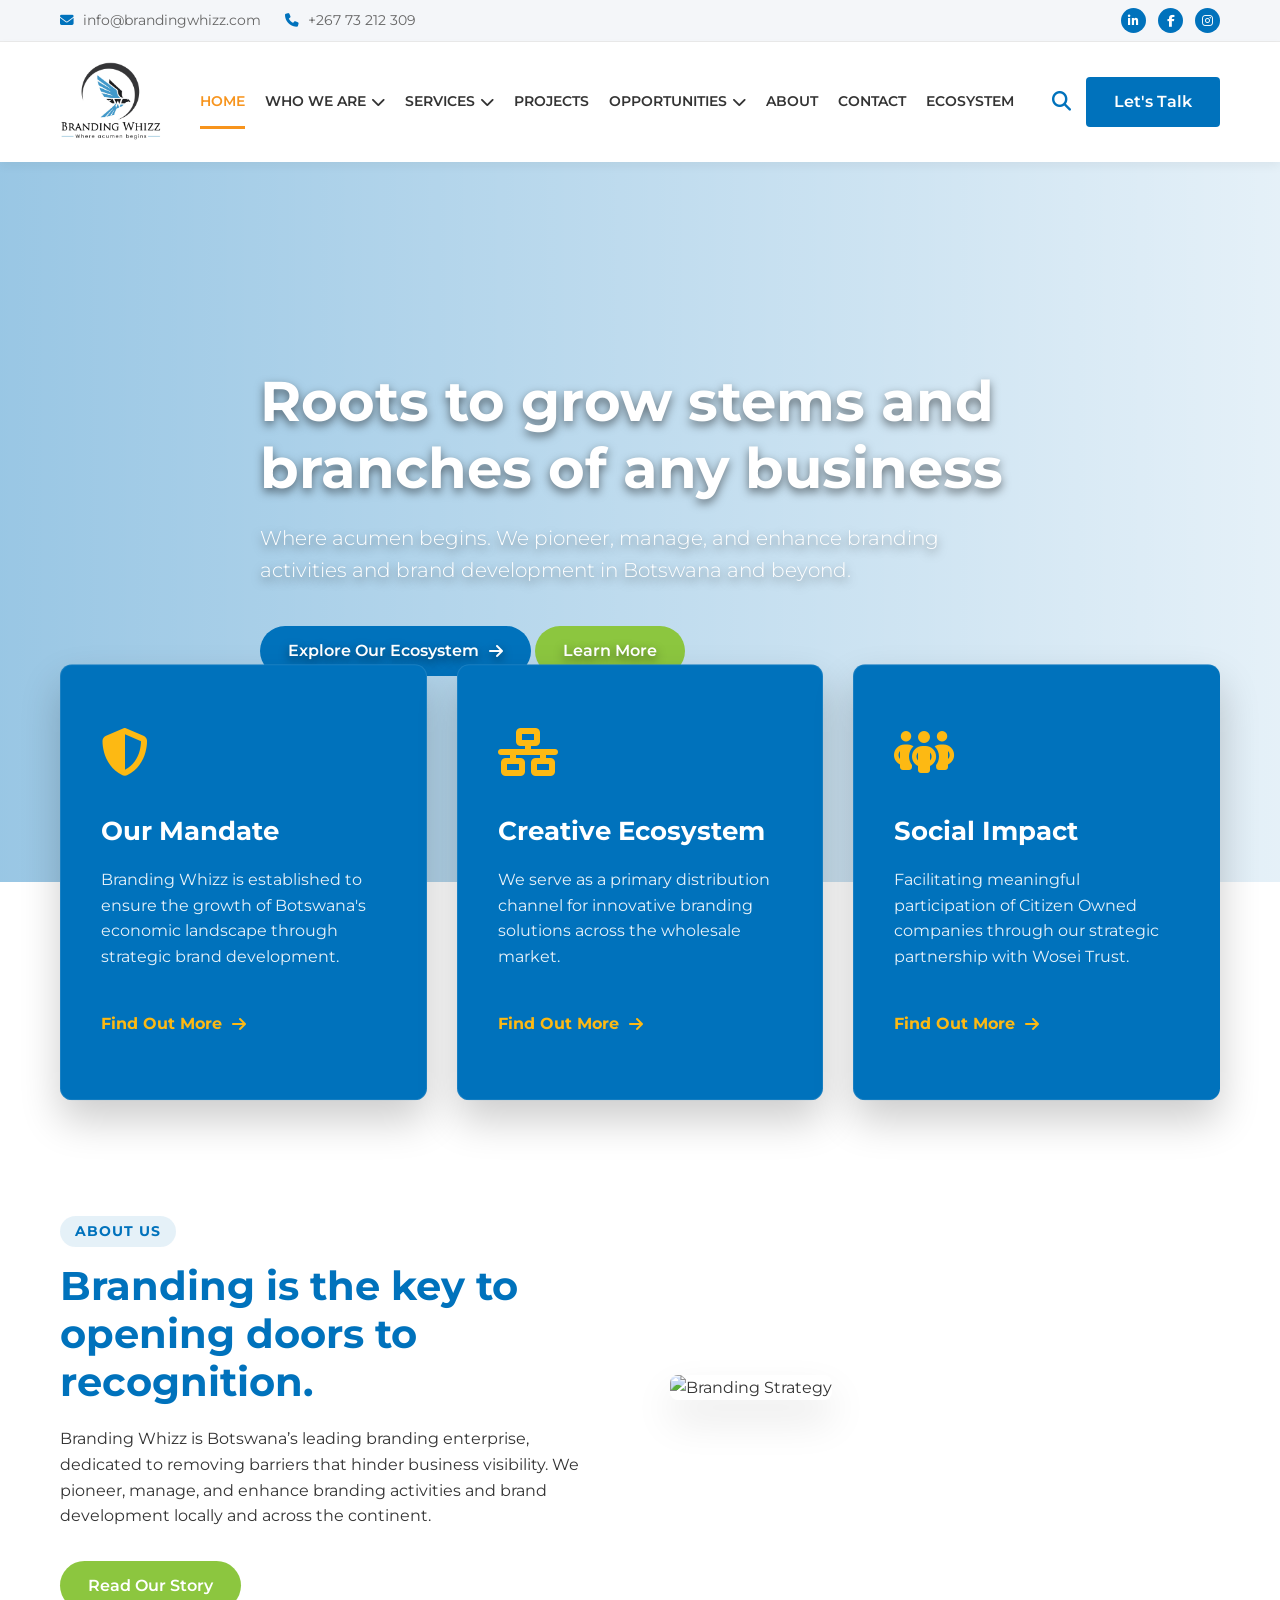
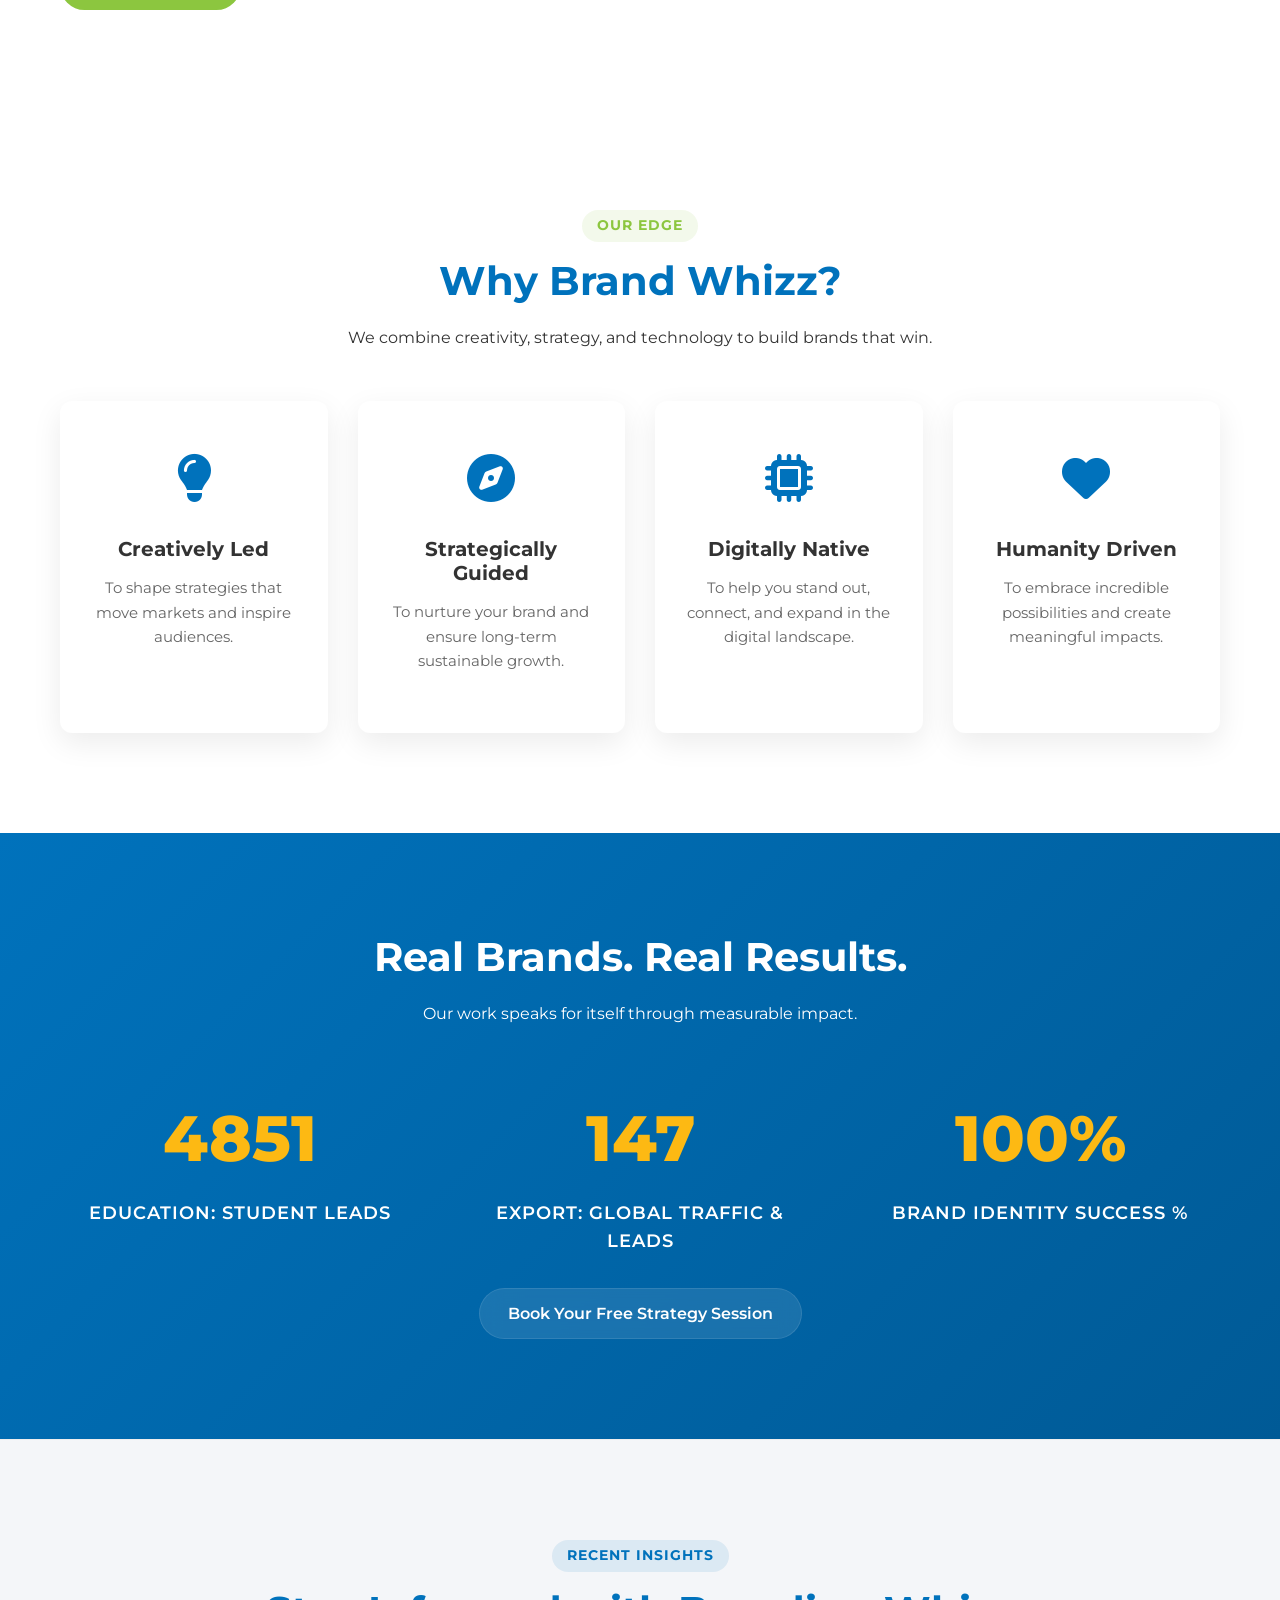
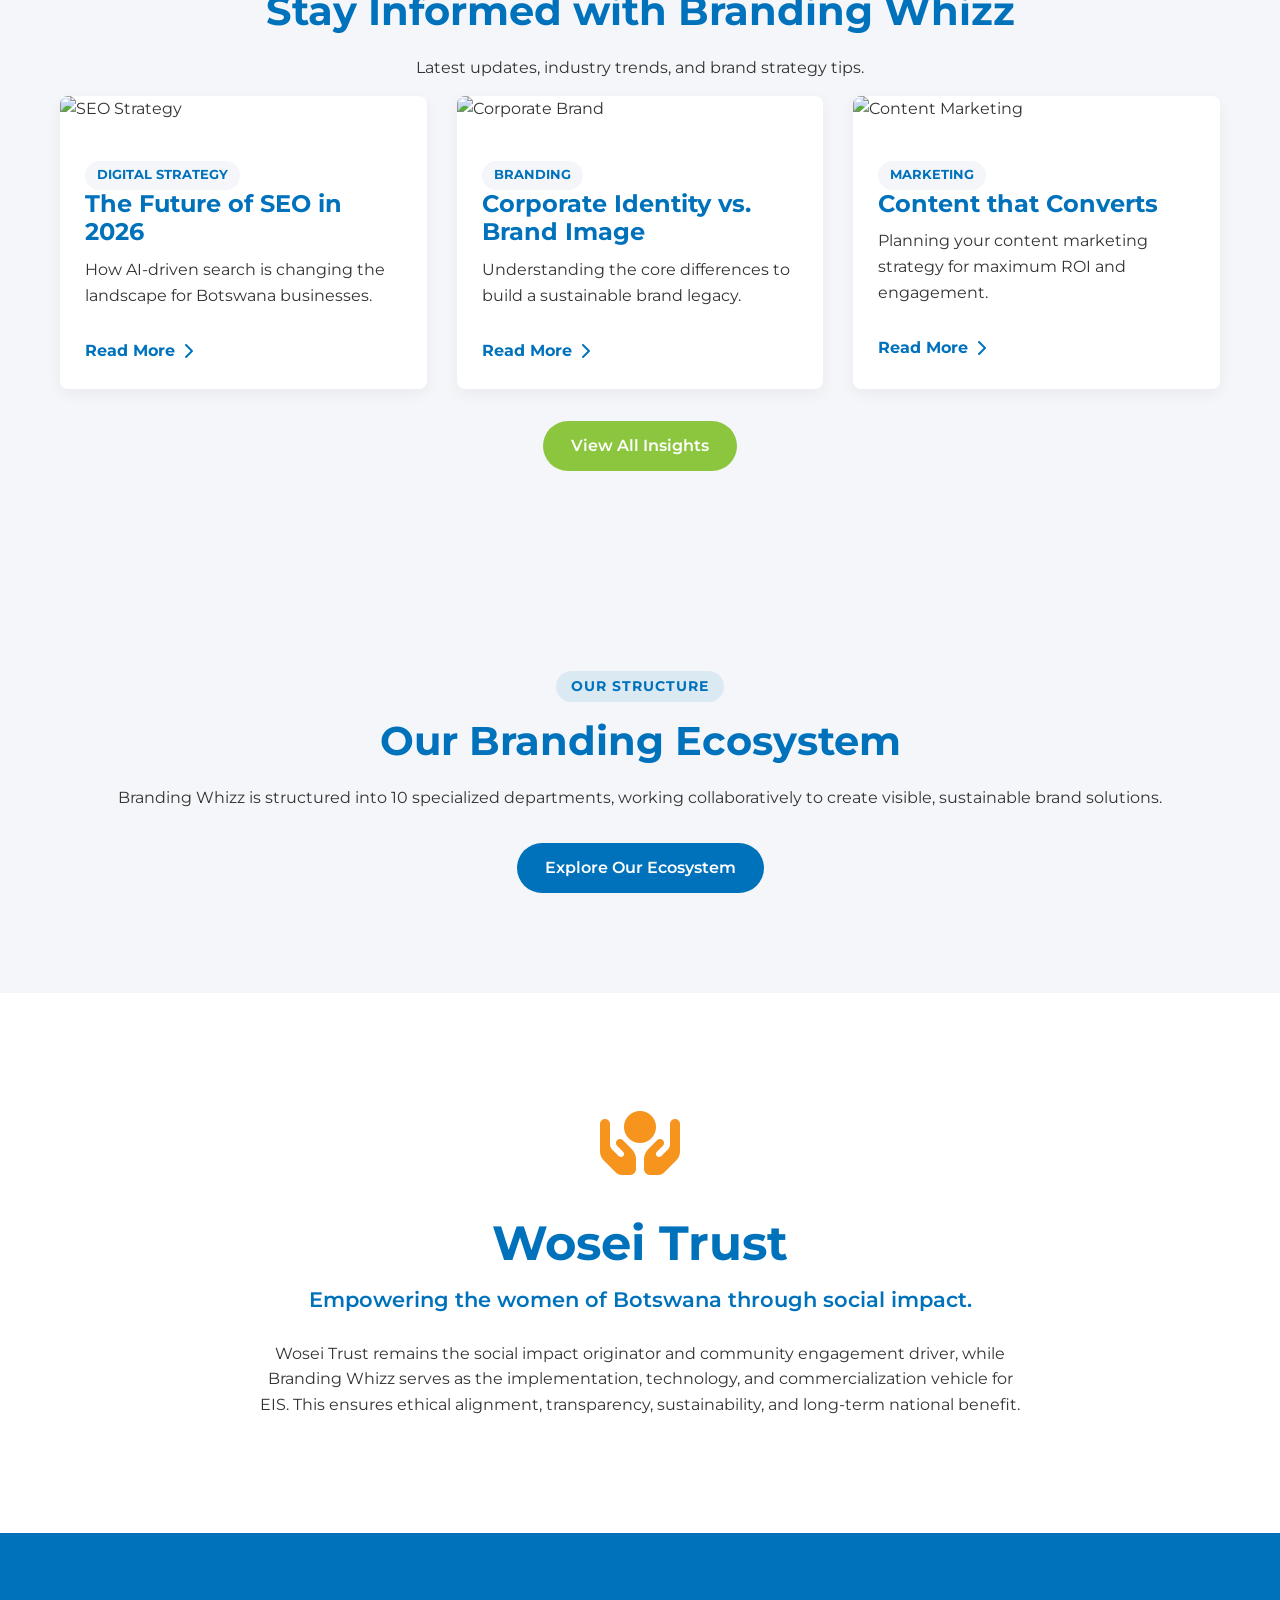
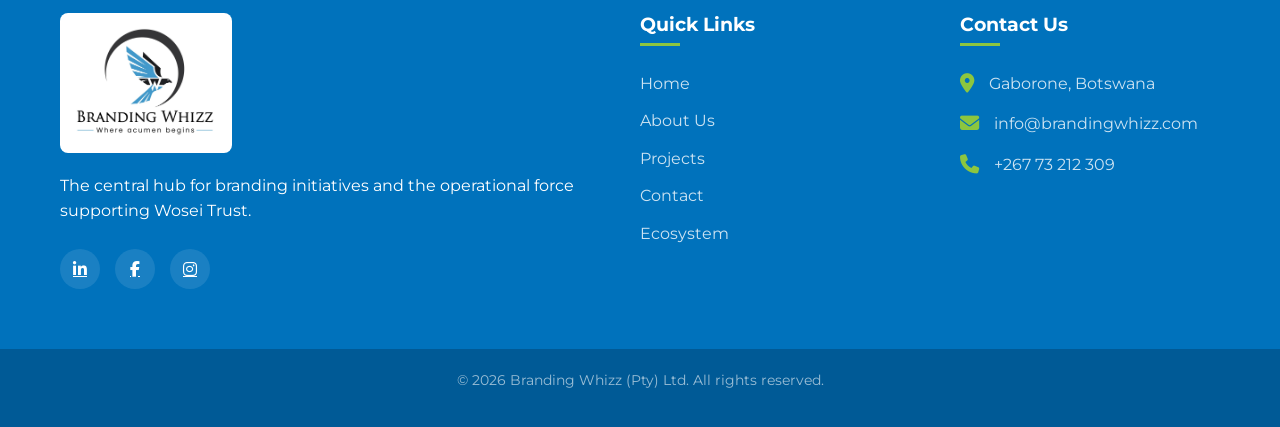
==== index.html @ 19d80216 "Add files via upload" ====
<!DOCTYPE html>
<html lang="en">

<head>
    <meta charset="UTF-8">
    <meta name="viewport" content="width=device-width, initial-scale=1.0">
    <title>Branding Whizz | Where Acumen Begins</title>
    <link rel="stylesheet" href="styles.css">
    <!-- Google Fonts -->
    <link href="https://fonts.googleapis.com/css2?family=Montserrat:wght@300;400;600;700;800&display=swap"
        rel="stylesheet">
    <!-- FontAwesome for Icons -->
    <link rel="stylesheet" href="https://cdnjs.cloudflare.com/ajax/libs/font-awesome/6.4.0/css/all.min.css">
</head>

<body>

    <!-- Top Bar -->
    <div class="top-bar">
        <div class="container">
            <div class="top-contact">
                <a href="mailto:info@brandingwhizz.com"><i class="fa-solid fa-envelope"></i> info@brandingwhizz.com</a>
                <a href="tel:+2670000000"><i class="fa-solid fa-phone"></i> +267 73 212 309</a>
            </div>
            <div class="top-socials">
                <a href="#"><i class="fa-brands fa-linkedin-in"></i></a>
                <a href="#"><i class="fa-brands fa-facebook-f"></i></a>
                <a href="#"><i class="fa-brands fa-instagram"></i></a>
            </div>
        </div>
    </div>

    <!-- Main Navigation -->
    <header class="navbar" id="navbar">
        <div class="container">
            <div class="logo">
                <a href="index.html"><img src="logo.png" alt="Branding Whizz Logo" class="brand-logo"></a>
            </div>
            <nav class="nav-links">
                <a href="index.html">Home</a>
                <div class="nav-link-wrapper">
                    <a href="who-we-are.html">Who We Are <i class="fa-solid fa-chevron-down"></i></a>
                    <ul class="dropdown-menu">
                        <li><a href="who-we-are.html#mandate">Our Mandate</a></li>
                        <li><a href="who-we-are.html#vision">Vision, Mission & Values</a></li>
                        <li><a href="who-we-are.html#leadership">Leadership Team</a></li>
                    </ul>
                </div>
                <div class="nav-link-wrapper">
                    <a href="services.html">Services <i class="fa-solid fa-chevron-down"></i></a>
                    <ul class="dropdown-menu">
                        <li><a href="ecosystem.html#ecosystem">Creative Design (Khudu)</a></li>
                        <li><a href="ecosystem.html#ecosystem">Marketing (Lengau)</a></li>
                        <li><a href="ecosystem.html#ecosystem">Printing (Phuti)</a></li>
                        <li><a href="ecosystem.html#ecosystem">Digital Media (Tshephe)</a></li>
                        <li><a href="ecosystem.html#ecosystem">Communications (Noko)</a></li>
                    </ul>
                </div>
                <a href="projects.html">Projects</a>
                <div class="nav-link-wrapper">
                    <a href="opportunities.html">Opportunities <i class="fa-solid fa-chevron-down"></i></a>
                    <ul class="dropdown-menu">
                        <li><a href="opportunities.html#careers">Careers</a></li>
                        <li><a href="opportunities.html#tenders">Tender Notices</a></li>
                        <li><a href="opportunities.html#suppliers">Supplier Registration</a></li>
                    </ul>
                </div>
                <a href="about.html">About</a>
                <a href="contact.html">Contact</a>
                <a href="ecosystem.html">Ecosystem</a>
            </nav>
            <div class="nav-actions">
                <div class="search-wrapper">
                    <button class="search-toggle" id="search-toggle">
                        <i class="fa-solid fa-magnifying-glass"></i>
                    </button>
                    <div class="search-bar" id="search-bar">
                        <input type="text" id="search-input" placeholder="Search...">
                        <button type="submit"><i class="fa-solid fa-arrow-right"></i></button>
                        <div id="search-results" class="search-results"></div>
                    </div>
                </div>
                <a href="contact.html" class="btn btn-primary">Let's Talk</a>
                <button class="burger-menu" id="burger-menu">
                    <i class="fa-solid fa-bars"></i>
                </button>
            </div>
        </div>
    </header>

    <!-- Hero Section -->
    <section class="hero">
        <div class="hero-slides">
            <div class="slide active"
                style="background-image: url('https://images.unsplash.com/photo-1542744173-8e7e53415bb0?q=80&w=2070');">
            </div>
            <div class="slide"
                style="background-image: url('https://images.unsplash.com/photo-1552664730-d307ca884978?q=80&w=2070');">
            </div>
            <div class="slide"
                style="background-image: url('https://images.unsplash.com/photo-1618005182384-a83a8bd57fbe?q=80&w=1964');">
            </div>
            <div class="slide"
                style="background-image: url('https://images.unsplash.com/photo-1486406146926-c627a92ad1ab?q=80&w=2070');">
            </div>
        </div>
        <div class="hero-overlay"></div>
        <div class="container hero-content">
            <h1>Roots to grow stems and branches of any business</h1>
            <p class="hero-subtitle">Where acumen begins. We pioneer, manage, and enhance branding activities and brand
                development in Botswana and beyond.</p>
            <div class="hero-buttons">
                <a href="ecosystem.html" class="btn btn-primary btn-pill">Explore Our Ecosystem <i
                        class="fa-solid fa-arrow-right"></i></a>
                <a href="who-we-are.html" class="btn btn-secondary btn-pill">Learn More</a>
            </div>
        </div>
        <!-- Hero Feature Cards (Botswana Oil Style) -->
        <div class="hero-features">
            <div class="container">
                <div class="features-grid">
                    <div class="feature-card">
                        <div class="icon"><i class="fa-solid fa-shield-halved"></i></div>
                        <div>
                            <h3>Our Mandate</h3>
                            <p>Branding Whizz is established to ensure the growth of Botswana's economic landscape
                                through strategic brand development.</p>
                        </div>
                        <a href="who-we-are.html#mandate" class="btn-more">Find Out More <i
                                class="fa-solid fa-arrow-right"></i></a>
                    </div>
                    <div class="feature-card">
                        <div class="icon"><i class="fa-solid fa-network-wired"></i></div>
                        <div>
                            <h3>Creative Ecosystem</h3>
                            <p>We serve as a primary distribution channel for innovative branding solutions across the
                                wholesale market.</p>
                        </div>
                        <a href="services.html" class="btn-more">Find Out More <i
                                class="fa-solid fa-arrow-right"></i></a>
                    </div>
                    <div class="feature-card">
                        <div class="icon"><i class="fa-solid fa-people-group"></i></div>
                        <div>
                            <h3>Social Impact</h3>
                            <p>Facilitating meaningful participation of Citizen Owned companies through our strategic
                                partnership with Wosei Trust.</p>
                        </div>
                        <a href="ecosystem.html#wosei" class="btn-more">Find Out More <i
                                class="fa-solid fa-arrow-right"></i></a>
                    </div>
                </div>
            </div>
        </div>
    </section>

    <!-- About Summary Section -->
    <br>
    <br>
    <br>
    <br>
    <section class="about-summary section-padding">
        <div class="container about-grid">
            <div class="about-text">
                <br>
                <br>
                <div class="section-badge">About Us</div>
                <h2>Branding is the key to opening doors to recognition.</h2>
                <p>Branding Whizz is Botswana’s leading branding enterprise, dedicated to removing barriers that hinder
                    business visibility. We pioneer, manage, and enhance branding activities and brand development
                    locally and across the continent.</p>
                <div class="mt-4">
                    <a href="about.html" class="btn btn-secondary btn-pill">Read Our Story</a>
                </div>
            </div>
            <div class="about-image">
                <div class="image-frame">
                    <img src="https://images.unsplash.com/photo-1552664730-d307ca884978?q=80&w=2070&auto=format&fit=crop"
                        alt="Branding Strategy">
                </div>
            </div>
        </div>
    </section>

    <!-- Core Strengths Section -->
    <section class="strengths-section">
        <div class="container">
            <div class="section-header text-center">
                <div class="section-badge badge-green">Our Edge</div>
                <h2>Why Brand Whizz?</h2>
                <p>We combine creativity, strategy, and technology to build brands that win.</p>
            </div>
            <div class="strengths-grid">
                <div class="strength-card">
                    <div class="strength-icon"><i class="fa-solid fa-lightbulb"></i></div>
                    <h3>Creatively Led</h3>
                    <p>To shape strategies that move markets and inspire audiences.</p>
                </div>
                <div class="strength-card">
                    <div class="strength-icon"><i class="fa-solid fa-compass"></i></div>
                    <h3>Strategically Guided</h3>
                    <p>To nurture your brand and ensure long-term sustainable growth.</p>
                </div>
                <div class="strength-card">
                    <div class="strength-icon"><i class="fa-solid fa-microchip"></i></div>
                    <h3>Digitally Native</h3>
                    <p>To help you stand out, connect, and expand in the digital landscape.</p>
                </div>
                <div class="strength-card">
                    <div class="strength-icon"><i class="fa-solid fa-heart"></i></div>
                    <h3>Humanity Driven</h3>
                    <p>To embrace incredible possibilities and create meaningful impacts.</p>
                </div>
            </div>
        </div>
    </section>

    <!-- Real Results Section -->
    <section class="results-section">
        <div class="container">
            <div class="section-header">
                <h2>Real Brands. Real Results.</h2>
                <p>Our work speaks for itself through measurable impact.</p>
            </div>
            <div class="results-grid">
                <div class="result-item">
                    <span class="number" data-target="6489">0</span>
                    <span class="label">Education: Student Leads</span>
                </div>
                <div class="result-item">
                    <span class="number" data-target="200">0</span>
                    <span class="label">Export: Global Traffic & Leads</span>
                </div>
                <div class="result-item">
                    <span class="number" data-target="100">0</span>
                    <span class="label">Brand Identity Success %</span>
                </div>
            </div>
            <div class="mt-4">
                <a href="contact.html" class="btn btn-primary btn-pill glass">Book Your Free Strategy Session</a>
            </div>
        </div>
    </section>

    <!-- Recent Insights (Media) Section -->
    <section class="insights-section section-padding bg-light">
        <div class="container">
            <div class="section-header text-center">
                <div class="section-badge">Recent Insights</div>
                <h2>Stay Informed with Branding Whizz</h2>
                <p>Latest updates, industry trends, and brand strategy tips.</p>
            </div>
            <div class="gallery-grid">
                <div class="project-card">
                    <img src="https://images.unsplash.com/photo-1460925895917-afdab827c52f?q=80&w=2026"
                        alt="SEO Strategy">
                    <div class="project-info">
                        <div class="badge">Digital Strategy</div>
                        <h3>The Future of SEO in 2026</h3>
                        <p>How AI-driven search is changing the landscape for Botswana businesses.</p>
                        <a href="#" class="btn-link">Read More <i class="fa-solid fa-chevron-right"></i></a>
                    </div>
                </div>
                <div class="project-card">
                    <img src="https://images.unsplash.com/photo-1557838923-2985c318be48?q=80&w=2031"
                        alt="Corporate Brand">
                    <div class="project-info">
                        <div class="badge">Branding</div>
                        <h3>Corporate Identity vs. Brand Image</h3>
                        <p>Understanding the core differences to build a sustainable brand legacy.</p>
                        <a href="#" class="btn-link">Read More <i class="fa-solid fa-chevron-right"></i></a>
                    </div>
                </div>
                <div class="project-card">
                    <img src="https://images.unsplash.com/photo-1551434678-e076c223a692?q=80&w=2070"
                        alt="Content Marketing">
                    <div class="project-info">
                        <div class="badge">Marketing</div>
                        <h3>Content that Converts</h3>
                        <p>Planning your content marketing strategy for maximum ROI and engagement.</p>
                        <a href="#" class="btn-link">Read More <i class="fa-solid fa-chevron-right"></i></a>
                    </div>
                </div>
            </div>
            <div class="text-center mt-4">
                <a href="#" class="btn btn-secondary btn-pill">View All Insights</a>
            </div>
        </div>
    </section>

    <!-- Ecosystem Summary -->
    <section class="ecosystem-summary bg-light section-padding">
        <div class="container">
            <div class="section-header text-center">
                <div class="section-badge">Our Structure</div>
                <h2>Our Branding Ecosystem</h2>
                <p>Branding Whizz is structured into 10 specialized departments, working collaboratively to create
                    visible, sustainable brand solutions.</p>
                <div class="mt-4">
                    <a href="ecosystem.html" class="btn btn-primary btn-pill">Explore Our Ecosystem</a>
                </div>
            </div>
        </div>
    </section>

    <!-- Wosei Trust Section -->
    <section id="wosei" class="wosei-section">
        <div class="container container-sm text-center">
            <div class="wosei-logo">
                <i class="fa-solid fa-hands-holding-circle"></i>
            </div>
            <h2>Wosei Trust</h2>
            <p class="lead-text">Empowering the women of Botswana through social impact.</p>
            <p>Wosei Trust remains the social impact originator and community engagement driver, while Branding Whizz
                serves as the implementation, technology, and commercialization vehicle for EIS. This ensures ethical
                alignment, transparency, sustainability, and long-term national benefit.</p>
        </div>
    </section>

    <!-- Footer -->
    <footer id="contact" class="site-footer">
        <div class="container footer-grid">
            <div class="footer-about">
                <img src="logo.png" alt="Branding Whizz Logo" class="footer-brand-logo">
                <p>The central hub for branding initiatives and the operational force supporting Wosei Trust.</p>
                <div class="footer-socials">
                    <a href="#"><i class="fa-brands fa-linkedin-in"></i></a>
                    <a href="#"><i class="fa-brands fa-facebook-f"></i></a>
                    <a href="#"><i class="fa-brands fa-instagram"></i></a>
                </div>
            </div>
            <div class="footer-links">
                <h3>Quick Links</h3>
                <ul>
                    <li><a href="index.html">Home</a></li>
                    <li><a href="about.html">About Us</a></li>
                    <li><a href="projects.html">Projects</a></li>
                    <li><a href="contact.html">Contact</a></li>
                    <li><a href="ecosystem.html">Ecosystem</a></li>
                </ul>
            </div>
            <div class="footer-contact">
                <h3>Contact Us</h3>
                <p><i class="fa-solid fa-location-dot"></i> Gaborone, Botswana</p>
                <p><i class="fa-solid fa-envelope"></i> info@brandingwhizz.com</p>
                <p><i class="fa-solid fa-phone"></i> +267 73 212 309</p>
            </div>
        </div>
        <div class="footer-bottom text-center">
            <p>&copy; 2026 Branding Whizz (Pty) Ltd. All rights reserved.</p>
        </div>
    </footer>

    <script src="script.js"></script>
</body>

</html>
---- styles.css ----
/* Custom Properties based on Botswana Oil Palette */
:root {
    --primary-blue: #0072bc;
    --primary-blue-dark: #005a96;
    --secondary-green: #8cc63f;
    --secondary-green-dark: #76a832;
    --accent-orange: #f7941d;
    --accent-yellow: #fdb913; /* Botswana Oil Gold/Yellow */
    --text-dark: #333333;
    --text-light: #666666;
    --bg-light: #f4f6f9;
    --white: #ffffff;
    --font-main: 'Montserrat', sans-serif;
    --transition: all 0.3s ease;
    --shadow: 0 10px 30px rgba(0, 0, 0, 0.08);
}

* {
    margin: 0;
    padding: 0;
    box-sizing: border-box;
}

html {
    scroll-behavior: smooth;
    font-size: 16px;
}

body {
    font-family: var(--font-main);
    color: var(--text-dark);
    line-height: 1.6;
    background-color: var(--white);
}

.container {
    max-width: 1200px;
    margin: 0 auto;
    padding: 0 20px;
}

.container-sm {
    max-width: 800px;
}

.text-center {
    text-align: center;
}

.mt-4 {
    margin-top: 2rem;
}

.bg-light {
    background-color: var(--bg-light);
}

/* Typography */
h1,
h2,
h3,
h4,
h5 {
    font-family: var(--font-main);
    font-weight: 700;
    color: var(--primary-blue);
    line-height: 1.2;
}

h1 {
    font-size: 3.5rem;
    color: var(--white);
    margin-bottom: 20px;
}

h2 {
    font-size: 2.5rem;
    margin-bottom: 20px;
}

h3 {
    font-size: 1.5rem;
    margin-bottom: 15px;
}

p {
    margin-bottom: 15px;
}

/* Buttons */
.btn {
    display: inline-flex;
    align-items: center;
    justify-content: center;
    gap: 10px;
    padding: 12px 28px;
    font-weight: 600;
    text-decoration: none;
    border: none;
    cursor: pointer;
    transition: var(--transition);
    border-radius: 4px;
    /* Standard */
}

.btn-pill {
    border-radius: 50px;
}

.btn-primary {
    background-color: var(--primary-blue);
    color: var(--white);
}

.btn-primary:hover {
    background-color: var(--primary-blue-dark);
    color: var(--white);
}

.btn-secondary {
    background-color: var(--secondary-green);
    color: var(--white);
}

.btn-secondary:hover {
    background-color: var(--secondary-green-dark);
    color: var(--white);
}

/* Top Bar */
.top-bar {
    background-color: var(--bg-light);
    border-bottom: 1px solid #eaeaea;
    padding: 8px 0;
    font-size: 0.85rem;
}

.top-bar .container {
    display: flex;
    justify-content: space-between;
    align-items: center;
}

.top-contact a {
    color: var(--text-light);
    text-decoration: none;
    margin-right: 20px;
    transition: var(--transition);
}

.top-contact a:hover {
    color: var(--primary-blue);
}

.top-contact a i {
    color: var(--primary-blue);
    margin-right: 5px;
}

.top-socials a {
    color: var(--white);
    background-color: var(--primary-blue);
    width: 25px;
    height: 25px;
    display: inline-flex;
    align-items: center;
    justify-content: center;
    border-radius: 50%;
    text-decoration: none;
    margin-left: 8px;
    font-size: 0.75rem;
    transition: var(--transition);
}

.top-socials a:hover {
    background-color: var(--accent-orange);
}

/* Navbar */
.navbar {
    background-color: var(--white);
    padding: 20px 0;
    box-shadow: 0 4px 10px rgba(0, 0, 0, 0.05);
    position: sticky;
    top: 0;
    z-index: 1000;
    transition: var(--transition);
}

.navbar.scrolled {
    padding: 15px 0;
}

.navbar .container {
    display: flex;
    justify-content: space-between;
    align-items: center;
}

.logo a {
    font-size: 1.8rem;
    font-weight: 800;
    color: var(--primary-blue);
    text-decoration: none;
}

.logo a span {
    color: var(--secondary-green);
}

.brand-logo {
    max-height: 80px;
    width: auto;
    display: block;
}

/* Navbar & Dropdowns */
.nav-links {
    display: flex;
    gap: 20px;
}

.nav-link-wrapper {
    position: relative;
    padding: 10px 0;
}

.nav-links a {
    text-decoration: none;
    color: var(--text-dark);
    font-weight: 600;
    font-size: 0.9rem;
    transition: var(--transition);
    text-transform: uppercase;
    display: flex;
    align-items: center;
    gap: 5px;
    position: relative; /* Added for active underline positioning */
}

.nav-links a:hover,
.nav-links a.active {
    color: var(--accent-orange);
}

.nav-links a.active::after {
    content: '';
    position: absolute;
    bottom: -5px;
    left: 0;
    width: 100%;
    height: 3px; /* Slightly thicker for premium feel */
    background-color: var(--accent-orange);
}

/* Ensure dropdown links don't get the underline, color only */
.dropdown-menu li a.active::after {
    display: none;
}

.dropdown-menu {
    position: absolute;
    top: 100%;
    left: 0;
    background: var(--white);
    min-width: 250px;
    box-shadow: 0 10px 30px rgba(0,0,0,0.1);
    opacity: 0;
    visibility: hidden;
    transform: translateY(10px);
    transition: var(--transition);
    list-style: none;
    padding: 15px 0;
    border-top: 3px solid var(--primary-blue);
    z-index: 1000;
}

.nav-link-wrapper:hover .dropdown-menu {
    opacity: 1;
    visibility: visible;
    transform: translateY(0);
}

.dropdown-menu li a {
    padding: 10px 25px;
    font-size: 0.85rem;
    color: var(--text-dark);
    text-transform: none;
    display: block;
    border-bottom: 1px solid #f5f5f5;
}

.dropdown-menu li:last-child a {
    border-bottom: none;
}

.dropdown-menu li a:hover {
    background-color: var(--bg-light);
    color: var(--primary-blue);
    padding-left: 30px;
}

.nav-actions {
    display: flex;
    align-items: center;
    gap: 15px;
}

/* Search Bar Styles */
.search-wrapper {
    position: relative;
    display: flex;
    align-items: center;
}

.search-toggle {
    background: none;
    border: none;
    color: var(--primary-blue);
    font-size: 1.2rem;
    cursor: pointer;
    transition: var(--transition);
}

.search-toggle:hover {
    color: var(--accent-orange);
}

.search-bar {
    position: absolute;
    right: 0;
    top: 50px;
    background: white;
    box-shadow: 0 5px 15px rgba(0, 0, 0, 0.1);
    padding: 10px;
    border-radius: 4px;
    display: none;
    align-items: center;
    gap: 10px;
    width: 300px;
    z-index: 10;
}

.search-bar.active {
    display: flex;
    opacity: 1;
    visibility: visible;
    transform: translateY(0);
}

.search-bar input {
    padding: 8px 12px;
    border: 1px solid #ddd;
    border-radius: 4px;
    outline: none;
    width: 200px;
}

.search-bar button {
    background: var(--primary-blue);
    color: white;
    border: none;
    padding: 8px 12px;
    border-radius: 4px;
    cursor: pointer;
}


.burger-menu {
    display: none;
    background-color: var(--secondary-green);
    color: white;
    border: none;
    width: 40px;
    height: 40px;
    border-radius: 50%;
    cursor: pointer;
    font-size: 1.2rem;
}

/* Sections */
section {
    padding: 100px 0;
}

.section-badge {
    display: inline-block;
    padding: 5px 15px;
    background-color: rgba(0, 114, 188, 0.1);
    color: var(--primary-blue);
    border-radius: 50px;
    font-weight: 700;
    font-size: 0.85rem;
    margin-bottom: 15px;
    text-transform: uppercase;
    letter-spacing: 1px;
}

.badge-green {
    background-color: rgba(140, 198, 63, 0.1);
    color: var(--secondary-green);
}

/* Hero */
.hero {
    position: relative;
    height: 80vh;
    min-height: 600px;
    display: flex;
    align-items: center;
    padding: 0;
    overflow: visible; /* Changed from hidden to allow cards to overlap */
}

.hero-slides {
    position: absolute;
    top: 0;
    left: 0;
    width: 100%;
    height: 100%;
    z-index: 1;
}

.slide {
    position: absolute;
    top: 0;
    left: 0;
    width: 100%;
    height: 100%;
    background-size: cover;
    background-position: center;
    background-repeat: no-repeat;
    opacity: 0;
    transition: opacity 1.5s ease-in-out;
}

.slide.active {
    opacity: 1;
}

.hero-overlay {
    position: absolute;
    top: 0;
    left: 0;
    right: 0;
    bottom: 0;
    background: linear-gradient(90deg, rgba(0, 114, 188, 0.4) 0%, rgba(0, 114, 188, 0.1) 100%);
    z-index: 2;
}

.hero-content {
    position: relative;
    z-index: 10;
    color: var(--white);
    max-width: 800px;
    text-shadow: 0 4px 10px rgba(0, 0, 0, 0.5);
}

.hero-subtitle {
    font-size: 1.25rem;
    margin-bottom: 40px;
    font-weight: 300;
}

/* Hero Feature Cards */
.hero-features {
    position: absolute;
    bottom: 0;
    left: 0;
    right: 0;
    z-index: 100; /* Increased to ensure it's in front */
    transform: translateY(50%);
}

.features-grid {
    display: grid;
    grid-template-columns: repeat(3, 1fr);
    gap: 30px; /* Space between cards */
    background: transparent; /* Remove container background */
    box-shadow: none; /* Shadow on individual cards instead */
    border-radius: 0;
    overflow: visible;
}

.feature-card {
    background-color: var(--primary-blue);
    color: var(--white);
    padding: 50px 40px;
    border-radius: 12px;
    box-shadow: 0 20px 40px rgba(0, 0, 0, 0.2);
    transition: var(--transition);
    display: flex;
    flex-direction: column;
    justify-content: space-between;
    border: 1px solid rgba(255, 255, 255, 0.1);
    position: relative;
    z-index: 5;
}

.feature-card:last-child {
    border-right: none;
}

.feature-card:hover {
    transform: translateY(-15px);
    background-color: var(--primary-blue-dark);
    box-shadow: 0 30px 60px rgba(0, 0, 0, 0.3);
}

.feature-card .icon {
    font-size: 3rem;
    color: var(--accent-yellow);
    margin-bottom: 25px;
    transition: var(--transition);
}

.feature-card h3 {
    font-size: 1.6rem;
    margin-bottom: 20px;
    color: var(--white);
}

.feature-card p {
    font-size: 1rem;
    line-height: 1.6;
    margin-bottom: 30px;
    color: rgba(255, 255, 255, 0.9);
}

.feature-card .btn-more {
    font-weight: 700;
    color: var(--accent-yellow);
    text-decoration: none;
    display: inline-flex;
    align-items: center;
    gap: 10px;
    font-size: 1rem;
    transition: var(--transition);
    padding: 12px 0;
    border-radius: 4px;
}

.feature-card .btn-more:hover {
    color: var(--white);
    gap: 15px;
}

/* Mobile Feature Adjustment */
@media (max-width: 992px) {
    .hero-features {
        position: relative;
        transform: none;
        margin-top: -50px;
        padding: 0 20px;
    }
    
    .features-grid {
        grid-template-columns: 1fr;
    }
    
    .feature-card {
        border-right: none;
        border-bottom: 1px solid #eee;
    }
}

/* About Section */
.about-summary {
    position: relative;
    z-index: 10;
    padding-top: 180px; /* Refined to better suit the 50/50 overlap */
    background-color: var(--white);
}

.about-grid {
    display: grid;
    grid-template-columns: 1fr 1fr;
    gap: 60px;
    align-items: center;
}

.aim-box {
    background-color: var(--bg-light);
    padding: 30px;
    border-left: 4px solid var(--accent-orange);
    margin-bottom: 30px;
    border-radius: 0 8px 8px 0;
}

.mission-vision-wrapper {
    display: grid;
    grid-template-columns: 1fr 1fr;
    gap: 30px;
}

.mv-card .icon-wrapper {
    width: 50px;
    height: 50px;
    background-color: var(--secondary-green);
    color: white;
    display: flex;
    align-items: center;
    justify-content: center;
    border-radius: 50%;
    font-size: 1.2rem;
    margin-bottom: 15px;
}

.mv-card h4 {
    color: var(--secondary-green-dark);
    margin-bottom: 10px;
}

.about-image {
    position: relative;
}

.image-frame img {
    width: 100%;
    height: auto;
    border-radius: 8px;
    box-shadow: 0 20px 40px rgba(0, 0, 0, 0.1);
}

.experience-badge {
    position: absolute;
    bottom: -30px;
    left: -30px;
    background-color: var(--primary-blue);
    color: white;
    padding: 30px;
    border-radius: 8px;
    box-shadow: 0 10px 30px rgba(0, 114, 188, 0.3);
    display: flex;
    gap: 15px;
    align-items: center;
}

.experience-badge .number {
    font-size: 3rem;
    font-weight: 800;
    line-height: 1;
}

.experience-badge .text {
    font-size: 1rem;
    font-weight: 600;
    text-transform: uppercase;
}

/* Core Values Grid */
.values-section {
    background-color: var(--primary-blue);
    color: white;
    padding: 80px 0;
}

.values-section h2,
.values-section p {
    color: white;
}

.values-grid {
    display: grid;
    grid-template-columns: repeat(4, 1fr);
    gap: 30px;
    margin-top: 50px;
}

.value-card {
    background: rgba(255, 255, 255, 0.05);
    border: 1px solid rgba(255, 255, 255, 0.1);
    padding: 40px 30px;
    text-align: center;
    border-radius: 8px;
    transition: var(--transition);
}

.value-card:hover {
    background: rgba(255, 255, 255, 0.1);
    transform: translateY(-10px);
}

.value-card h3 {
    color: var(--secondary-green);
    margin-bottom: 15px;
    font-size: 1.3rem;
}

.value-icon {
    font-size: 3rem;
    margin-bottom: 20px;
    color: var(--accent-orange);
}

/* Khudu Banner */
.khudu-banner {
    background: linear-gradient(135deg, var(--secondary-green) 0%, var(--secondary-green-dark) 100%);
    padding: 60px 0;
    color: white;
    text-align: center;
}

.khudu-banner h2 {
    color: white;
    margin-bottom: 15px;
    font-size: 2rem;
}

.khudu-banner p {
    font-size: 1.1rem;
    max-width: 800px;
    margin: 0 auto;
    font-weight: 600;
}

/* Ecosystem / Departments */
.dept-grid {
    display: grid;
    grid-template-columns: repeat(3, 1fr);
    gap: 30px;
    margin-top: 50px;
}

.dept-card {
    background-color: var(--white);
    border-radius: 8px;
    padding: 40px 30px;
    box-shadow: 0 5px 20px rgba(0, 0, 0, 0.05);
    border-top: 4px solid var(--accent-orange);
    transition: var(--transition);
    position: relative;
    overflow: hidden;
}

.dept-card:hover {
    transform: translateY(-5px);
    box-shadow: 0 15px 30px rgba(0, 0, 0, 0.1);
    border-top-color: var(--primary-blue);
}

.dept-number {
    position: absolute;
    top: -20px;
    right: 10px;
    font-size: 6rem;
    font-weight: 800;
    color: rgba(0, 0, 0, 0.03);
    line-height: 1;
}

.dept-card h3 {
    font-size: 1.8rem;
    margin-bottom: 5px;
}

.dept-role {
    color: var(--secondary-green);
    font-size: 1rem;
    margin-bottom: 15px;
    font-weight: 600;
    text-transform: uppercase;
    letter-spacing: 0.5px;
}

.icon-header {
    font-size: 2.5rem;
    color: var(--primary-blue);
    margin-bottom: 15px;
}

/* Wosei Trust */
.wosei-section {
    background-color: var(--white);
    padding: 100px 0;
}

.wosei-logo {
    font-size: 4rem;
    color: var(--accent-orange);
    margin-bottom: 20px;
}

.wosei-section h2 {
    font-size: 3rem;
    margin-bottom: 10px;
}

.lead-text {
    font-size: 1.3rem;
    color: var(--primary-blue);
    font-weight: 600;
    margin-bottom: 25px;
}

/* Footer */
.site-footer {
    background-color: var(--primary-blue);
    color: white;
    padding-top: 80px;
}

.footer-grid {
    display: grid;
    grid-template-columns: 2fr 1fr 1fr;
    gap: 60px;
    margin-bottom: 60px;
}

.footer-brand-logo {
    max-height: 140px;
    width: auto;
    display: block;
    margin-bottom: 20px;
    background-color: white;
    /* Adding white bg since the footer logo might be black and footer is blue */
    padding: 15px;
    border-radius: 8px;
}

.footer-socials {
    display: flex;
    gap: 15px;
    margin-top: 25px;
}

.footer-socials a {
    width: 40px;
    height: 40px;
    background-color: rgba(255, 255, 255, 0.1);
    color: white;
    display: flex;
    align-items: center;
    justify-content: center;
    border-radius: 50%;
    transition: var(--transition);
}

.footer-socials a:hover {
    background-color: var(--accent-orange);
}

.site-footer h3 {
    color: white;
    font-size: 1.2rem;
    margin-bottom: 25px;
    position: relative;
    padding-bottom: 10px;
}

.site-footer h3::after {
    content: '';
    position: absolute;
    bottom: 0;
    left: 0;
    width: 40px;
    height: 3px;
    background-color: var(--secondary-green);
}

.footer-links ul {
    list-style: none;
}

.footer-links li {
    margin-bottom: 12px;
}

.footer-links a {
    color: rgba(255, 255, 255, 0.8);
    text-decoration: none;
    transition: var(--transition);
}

.footer-links a:hover {
    color: var(--accent-orange);
    padding-left: 5px;
}

.footer-contact p {
    color: rgba(255, 255, 255, 0.8);
    display: flex;
    align-items: center;
    gap: 15px;
    margin-bottom: 15px;
}

.footer-contact i {
    color: var(--secondary-green);
    font-size: 1.2rem;
}

.footer-bottom {
    background-color: var(--primary-blue-dark);
    padding: 20px 0;
    font-size: 0.9rem;
    color: rgba(255, 255, 255, 0.6);
}

/* Responsive */
@media (max-width: 992px) {
    .about-grid {
        grid-template-columns: 1fr;
    }

    .experience-badge {
        bottom: 20px;
        right: 20px;
        left: auto;
    }

    .values-grid {
        grid-template-columns: 1fr 1fr;
    }

    .dept-grid {
        grid-template-columns: 1fr 1fr;
    }

    .footer-grid {
        grid-template-columns: 1fr;
        gap: 40px;
    }
}

@media (max-width: 768px) {
    h1 {
        font-size: 2.5rem;
    }

    .nav-links,
    .nav-actions .btn {
        display: none;
    }

    .burger-menu {
        display: flex;
        align-items: center;
        justify-content: center;
    }

    .nav-links.active {
        display: flex;
        flex-direction: column;
        position: absolute;
        top: 100%;
        left: 0;
        right: 0;
        background: var(--white);
        padding: 20px;
        box-shadow: 0 10px 20px rgba(0, 0, 0, 0.1);
    }

    .hero-subtitle {
        font-size: 1.1rem;
    }

    .values-grid {
        grid-template-columns: 1fr;
    }

    .dept-grid {
        grid-template-columns: 1fr;
    }

    .mission-vision-wrapper {
        grid-template-columns: 1fr;
    }
}

/* Core Strengths Section */
.strengths-section {
    background-color: var(--white);
    padding: 100px 0;
}

.strengths-grid {
    display: grid;
    grid-template-columns: repeat(4, 1fr);
    gap: 30px;
    margin-top: 50px;
}

.strength-card {
    background: var(--white);
    padding: 40px 30px;
    text-align: center;
    border-radius: 12px;
    box-shadow: var(--shadow);
    transition: var(--transition);
    border-bottom: 5px solid transparent;
}

.strength-card:hover {
    transform: translateY(-10px);
    border-bottom-color: var(--accent-yellow);
}

.strength-icon {
    font-size: 3rem;
    color: var(--primary-blue);
    margin-bottom: 20px;
}

.strength-card h3 {
    font-size: 1.25rem;
    margin-bottom: 15px;
    color: var(--text-dark);
}

.strength-card p {
    font-size: 0.95rem;
    color: var(--text-light);
}

/* Real Results Section */
.results-section {
    background: linear-gradient(135deg, var(--primary-blue) 0%, var(--primary-blue-dark) 100%);
    color: var(--white);
    padding: 100px 0;
    text-align: center;
}

.results-section h2, .results-section p {
    color: var(--white);
}

.results-grid {
    display: grid;
    grid-template-columns: repeat(3, 1fr);
    gap: 40px;
    margin-top: 60px;
}

.result-item .number {
    font-size: 4rem;
    font-weight: 800;
    display: block;
    color: var(--accent-yellow);
    margin-bottom: 10px;
}

.result-item .label {
    font-size: 1.1rem;
    font-weight: 600;
    text-transform: uppercase;
    letter-spacing: 1px;
}

/* Glassmorphism Classes */
.glass {
    background: rgba(255, 255, 255, 0.1);
    backdrop-filter: blur(10px);
    -webkit-backdrop-filter: blur(10px);
    border: 1px solid rgba(255, 255, 255, 0.1);
}

/* Responsive Table Adjustments */
@media (max-width: 992px) {
    .strengths-grid {
        grid-template-columns: 1fr 1fr;
    }
    
    .results-grid {
        grid-template-columns: 1fr;
        gap: 50px;
    }
}

/* Page Headers */
.page-header {
    background-color: var(--primary-blue);
    padding: 120px 0 60px;
    color: white;
    text-align: center;
}

.page-header h1 {
    font-size: 3.5rem;
    color: white;
    margin-bottom: 15px;
}

.page-header p {
    font-size: 1.2rem;
    max-width: 700px;
    margin: 0 auto;
    opacity: 0.9;
}

/* Projects Gallery */
.projects-gallery {
    padding: 80px 0;
}

.gallery-grid {
    display: grid;
    grid-template-columns: repeat(auto-fill, minmax(350px, 1fr));
    gap: 30px;
}

.project-card {
    background: white;
    border-radius: 8px;
    overflow: hidden;
    box-shadow: 0 5px 15px rgba(0, 0, 0, 0.05);
    transition: var(--transition);
}

.project-card:hover {
    transform: translateY(-10px);
    box-shadow: 0 15px 30px rgba(0, 0, 0, 0.1);
}

.project-card img {
    width: 100%;
    height: 250px;
    object-fit: cover;
}

.project-info {
    padding: 25px;
}

.project-info h3 {
    margin-bottom: 10px;
}

.project-info .badge {
    display: inline-block;
    padding: 4px 12px;
    background: var(--bg-light);
    color: var(--primary-blue);
    border-radius: 50px;
    font-size: 0.8rem;
    font-weight: 700;
    margin-top: 15px;
    text-transform: uppercase;
}

/* Contact Styles */
.contact-section {
    padding: 80px 0;
}

.contact-grid {
    display: grid;
    grid-template-columns: 1fr 1fr;
    gap: 60px;
}

.contact-form {
    background: white;
    padding: 40px;
    border-radius: 8px;
    box-shadow: 0 10px 30px rgba(0, 0, 0, 0.05);
}

.form-group {
    margin-bottom: 20px;
}

.form-group label {
    display: block;
    margin-bottom: 8px;
    font-weight: 600;
}

.form-group input,
.form-group textarea {
    width: 100%;
    padding: 12px;
    border: 1px solid #ddd;
    border-radius: 4px;
    font-family: inherit;
    outline: none;
    transition: var(--transition);
}

.form-group input:focus,
.form-group textarea:focus {
    border-color: var(--primary-blue);
}

.contact-info-cards {
    display: grid;
    gap: 20px;
}

.info-card {
    display: flex;
    gap: 20px;
    align-items: center;
    background: var(--bg-light);
    padding: 25px;
    border-radius: 8px;
}

.info-card i {
    font-size: 2rem;
    color: var(--primary-blue);
}

.info-card h4 {
    margin-bottom: 5px;
}

/* Search Results UI */
.search-results {
    position: absolute;
    top: 100%;
    right: 0;
    left: 0;
    background: white;
    box-shadow: 0 10px 30px rgba(0, 0, 0, 0.1);
    border-radius: 0 0 8px 8px;
    max-height: 400px;
    overflow-y: auto;
    z-index: 100;
    display: none;
    border-top: 1px solid #eee;
}

.search-results.active {
    display: block;
}

.search-result-item {
    padding: 30px 30px;
    border-bottom: 1px solid #f5f5f5;
    transition: var(--transition);
    cursor: pointer;
    display: block;
    text-decoration: none;
    color: inherit;
}

.search-result-item:last-child {
    border-bottom: none;
}

.search-result-item:hover {
    background: var(--bg-light);
}

.search-result-item h4 {
    font-size: 1rem;
    color: var(--primary-blue);
    margin-bottom: 5px;
    margin-top: 0;
}

.search-result-item p {
    font-size: 0.85rem;
    color: var(--text-dark);
    margin: 0;
    opacity: 0.8;
}

.no-results {
    padding: 20px;
    text-align: center;
    color: #888;
    font-size: 0.9rem;
}

/* Insights Section Styles (Reusing Gallery Grid) */
.insights-section {
    border-top: 1px solid #eee;
}

.btn-link {
    display: inline-flex;
    align-items: center;
    gap: 8px;
    color: var(--primary-blue);
    text-decoration: none;
    font-weight: 700;
    margin-top: 15px;
    transition: var(--transition);
}

.btn-link:hover {
    color: var(--accent-orange);
    gap: 12px;
}

/* Counter Animation Polish */
.result-item .number {
    min-width: 140px; /* Prevent layout shift during counting */
}
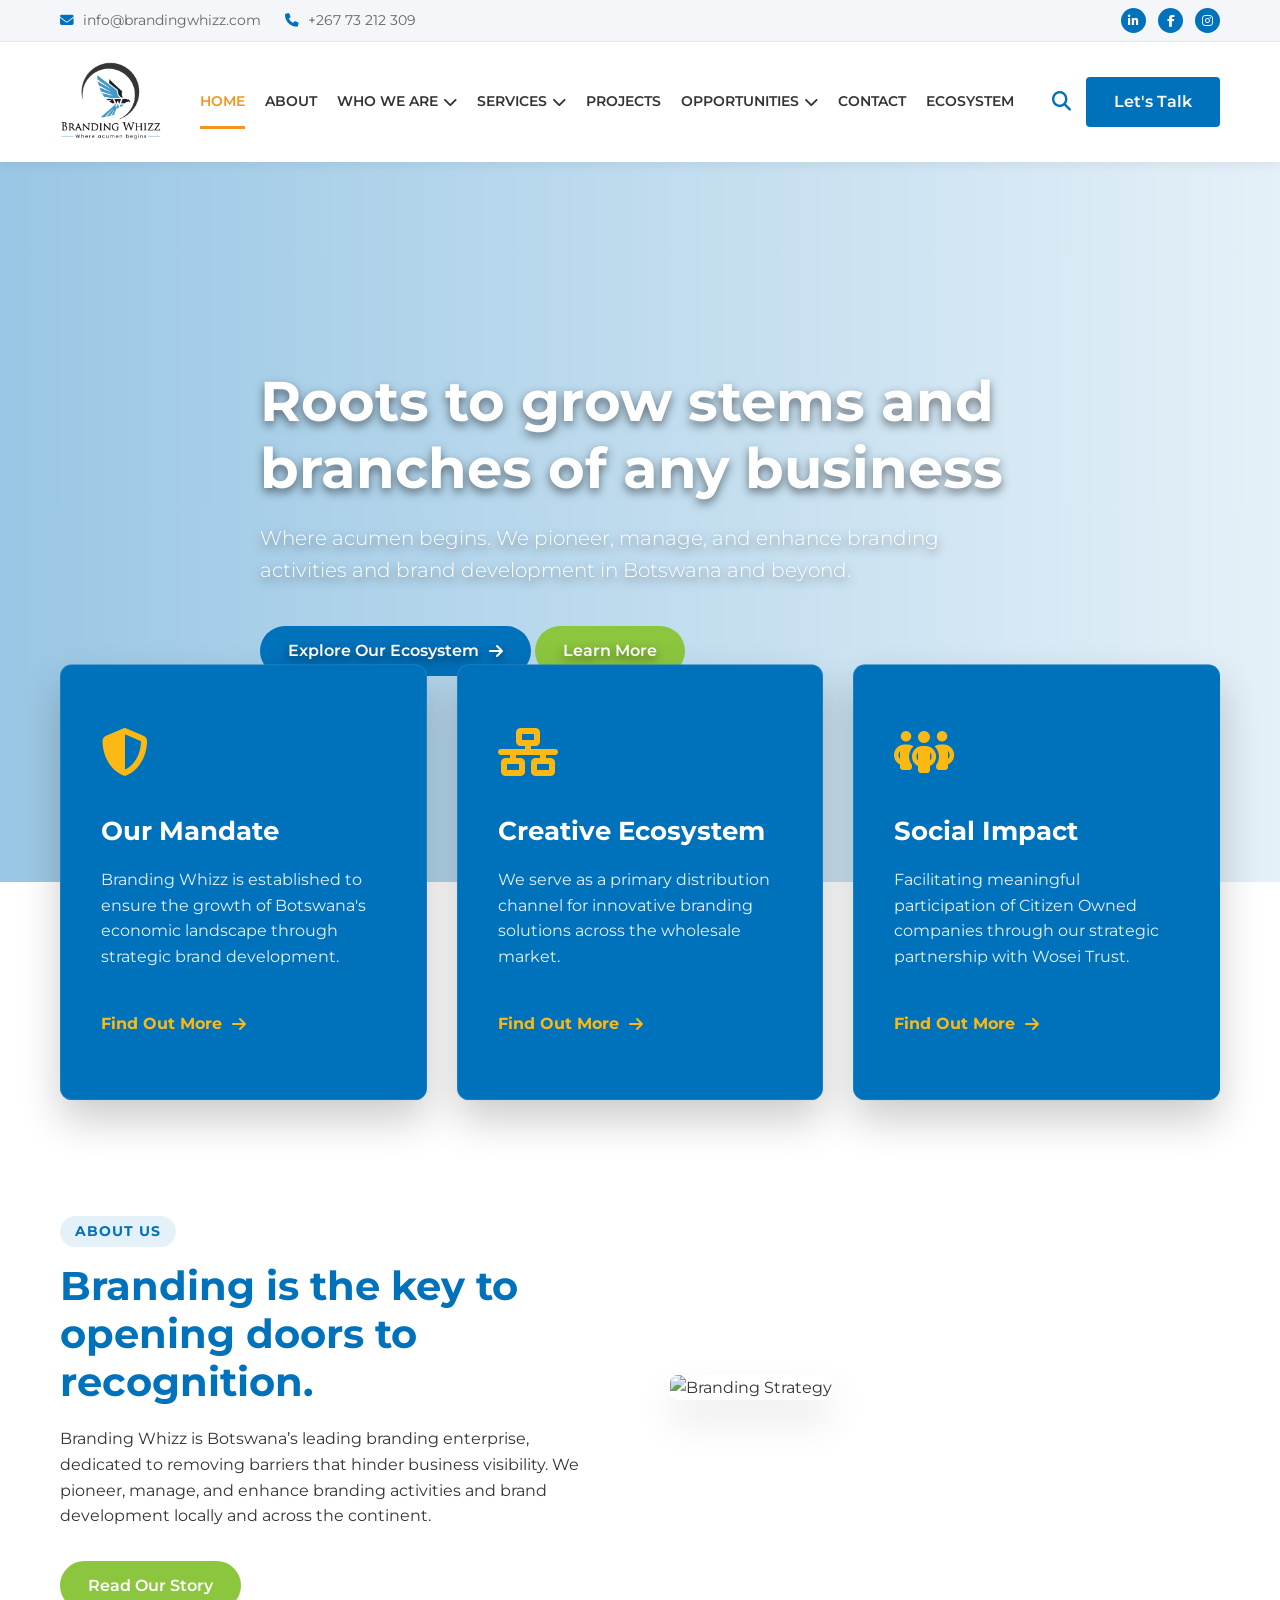
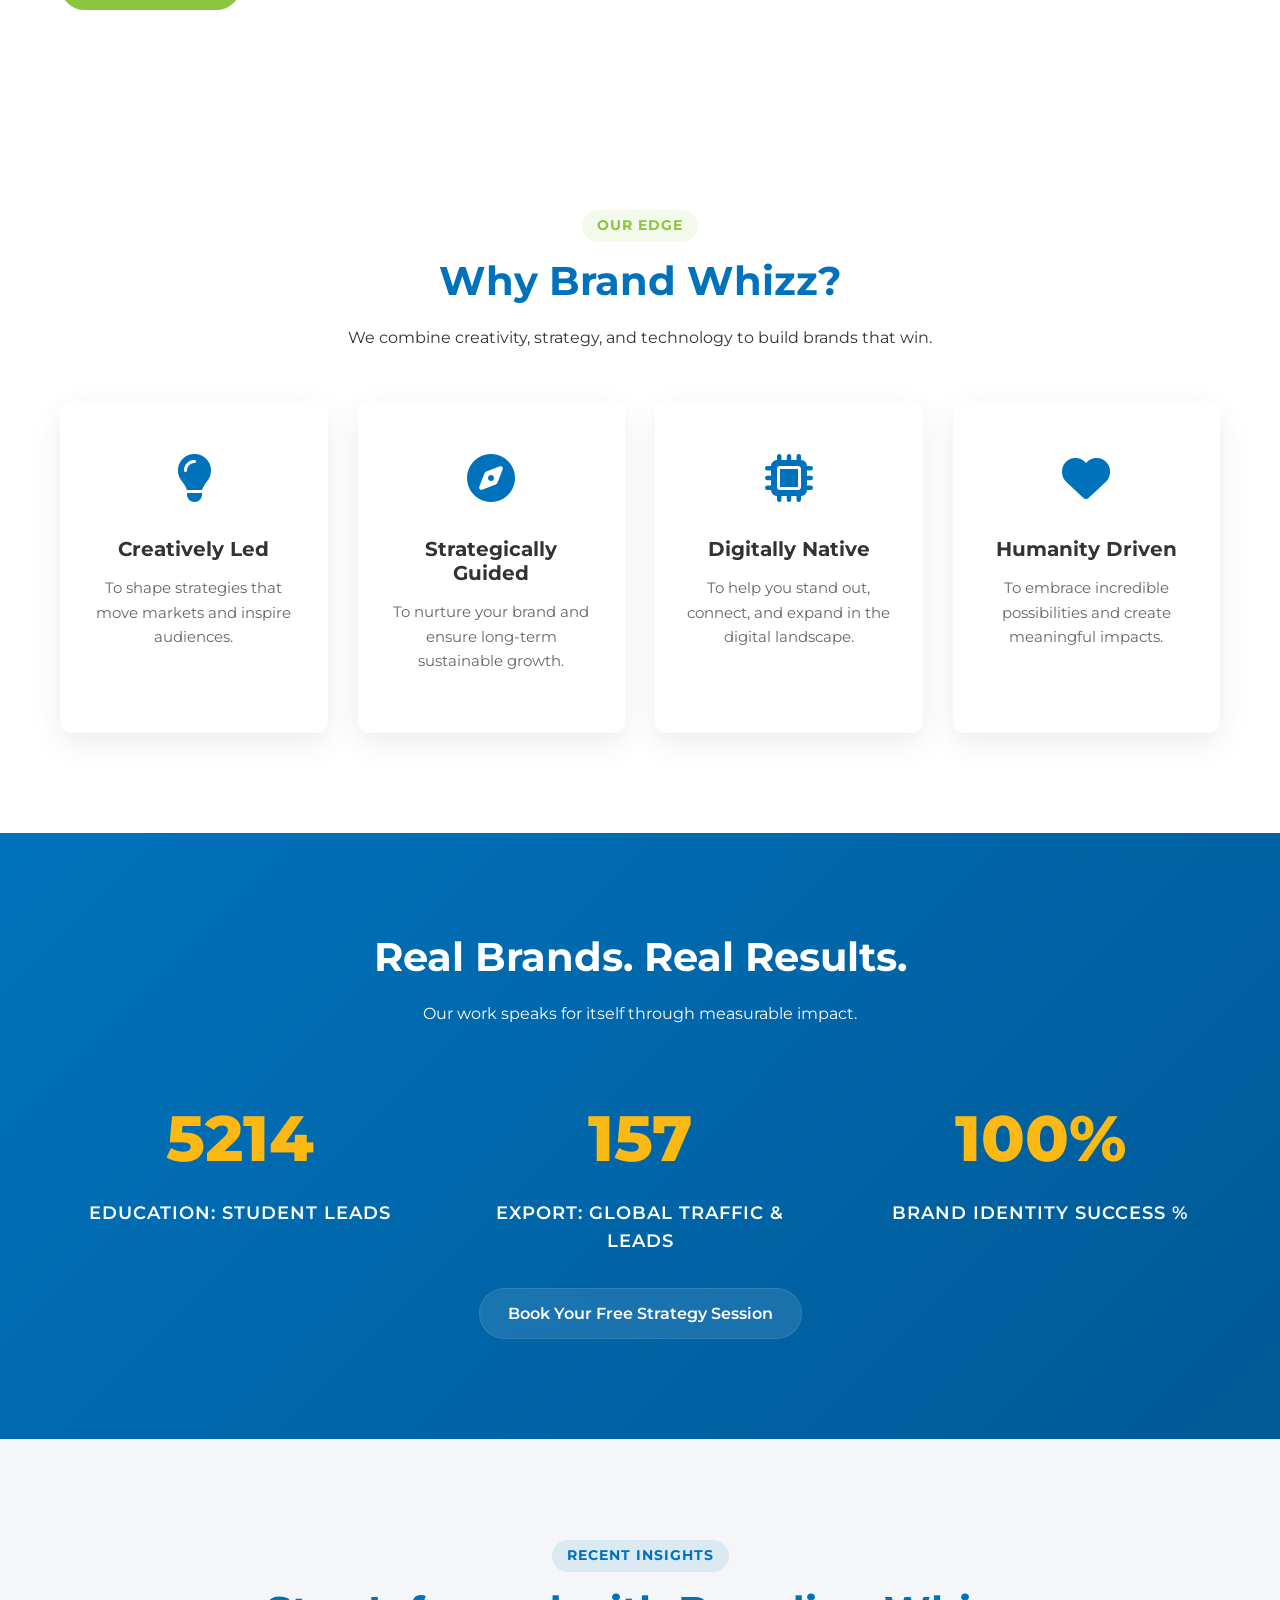
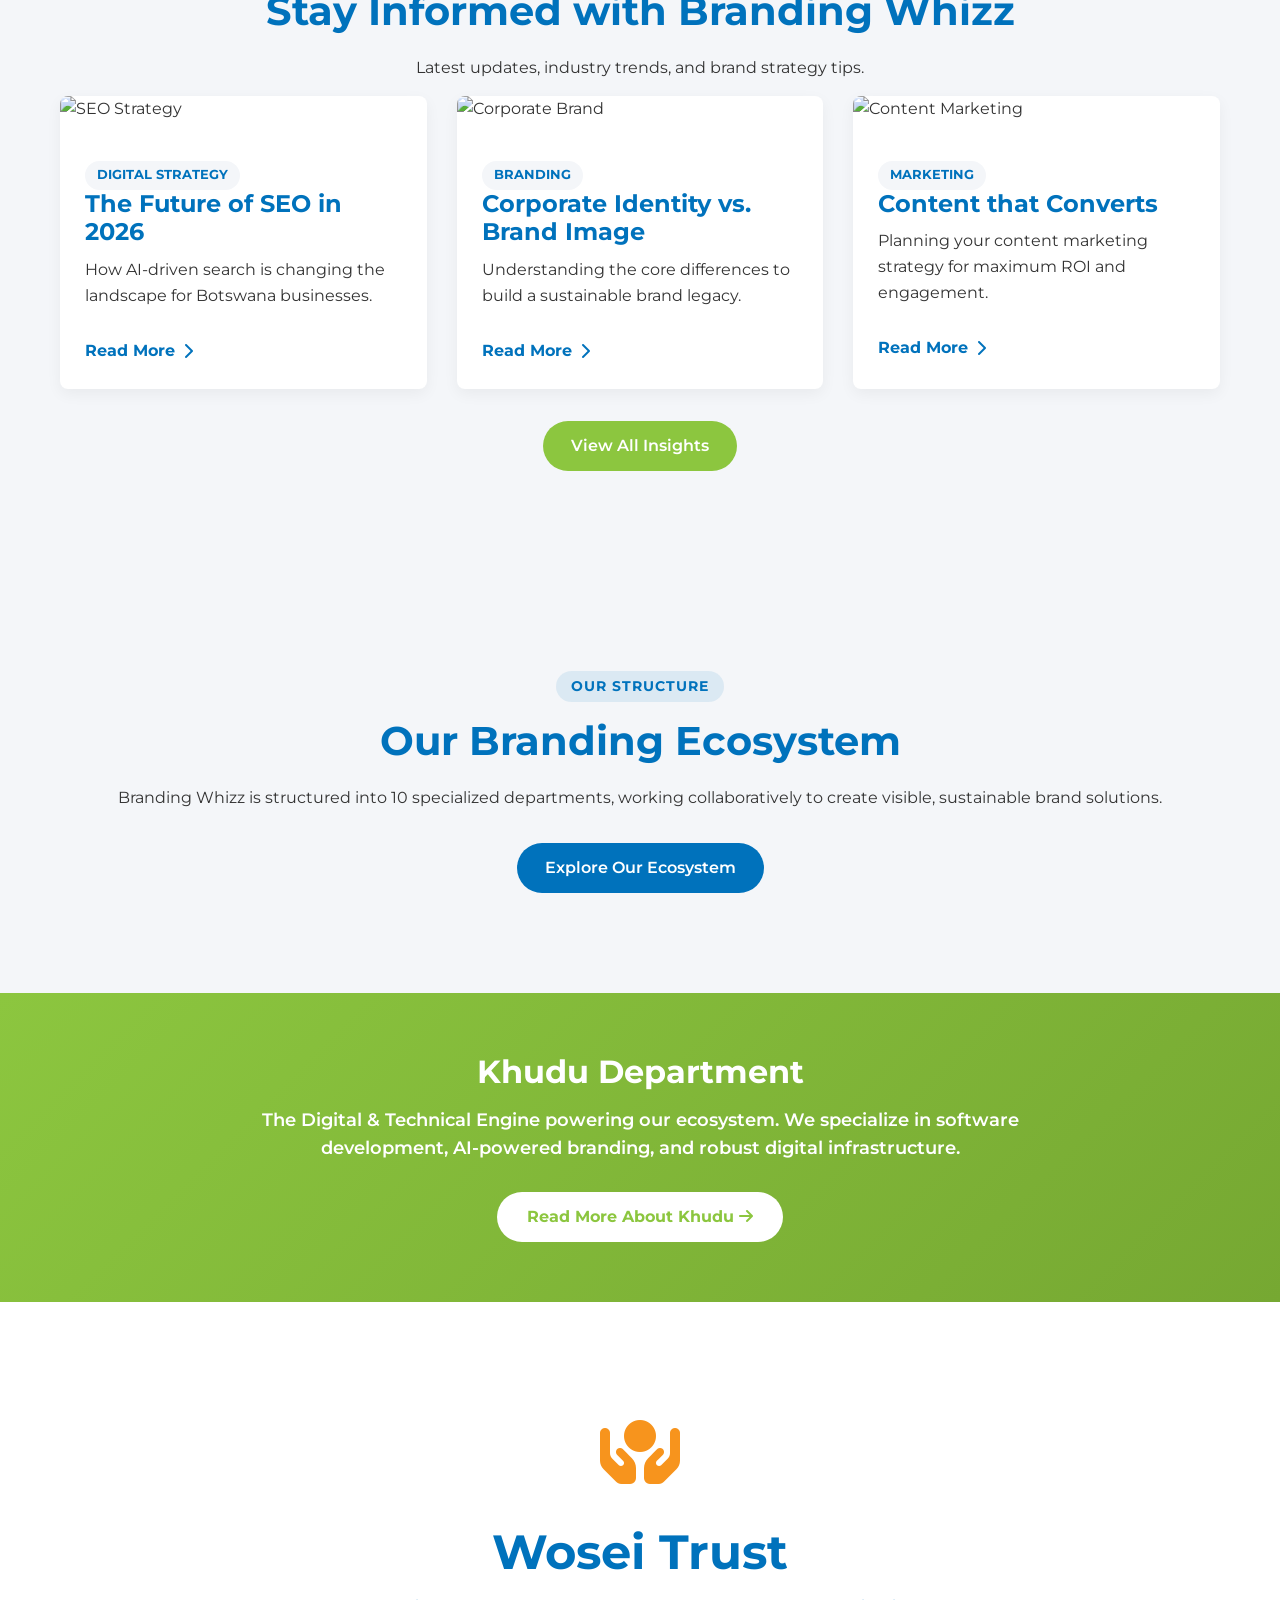
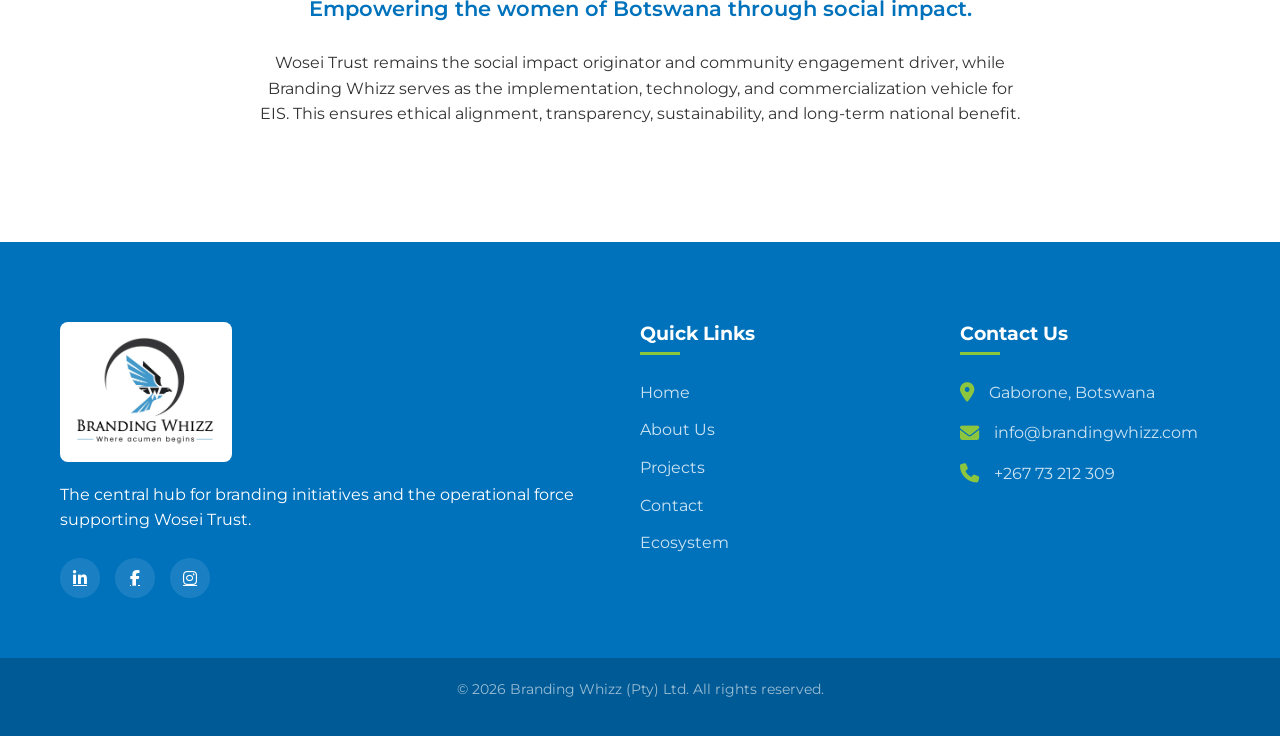
==== commit f03d4bdf: "Add files via upload" ====
--- a/index.html
+++ b/index.html
@@ -1,357 +1,370 @@
-<!DOCTYPE html>
-<html lang="en">
-
-<head>
-    <meta charset="UTF-8">
-    <meta name="viewport" content="width=device-width, initial-scale=1.0">
-    <title>Branding Whizz | Where Acumen Begins</title>
-    <link rel="stylesheet" href="styles.css">
-    <!-- Google Fonts -->
-    <link href="https://fonts.googleapis.com/css2?family=Montserrat:wght@300;400;600;700;800&display=swap"
-        rel="stylesheet">
-    <!-- FontAwesome for Icons -->
-    <link rel="stylesheet" href="https://cdnjs.cloudflare.com/ajax/libs/font-awesome/6.4.0/css/all.min.css">
-</head>
-
-<body>
-
-    <!-- Top Bar -->
-    <div class="top-bar">
-        <div class="container">
-            <div class="top-contact">
-                <a href="mailto:info@brandingwhizz.com"><i class="fa-solid fa-envelope"></i> info@brandingwhizz.com</a>
-                <a href="tel:+2670000000"><i class="fa-solid fa-phone"></i> +267 73 212 309</a>
-            </div>
-            <div class="top-socials">
-                <a href="#"><i class="fa-brands fa-linkedin-in"></i></a>
-                <a href="#"><i class="fa-brands fa-facebook-f"></i></a>
-                <a href="#"><i class="fa-brands fa-instagram"></i></a>
-            </div>
-        </div>
-    </div>
-
-    <!-- Main Navigation -->
-    <header class="navbar" id="navbar">
-        <div class="container">
-            <div class="logo">
-                <a href="index.html"><img src="logo.png" alt="Branding Whizz Logo" class="brand-logo"></a>
-            </div>
-            <nav class="nav-links">
-                <a href="index.html">Home</a>
-                <div class="nav-link-wrapper">
-                    <a href="who-we-are.html">Who We Are <i class="fa-solid fa-chevron-down"></i></a>
-                    <ul class="dropdown-menu">
-                        <li><a href="who-we-are.html#mandate">Our Mandate</a></li>
-                        <li><a href="who-we-are.html#vision">Vision, Mission & Values</a></li>
-                        <li><a href="who-we-are.html#leadership">Leadership Team</a></li>
-                    </ul>
-                </div>
-                <div class="nav-link-wrapper">
-                    <a href="services.html">Services <i class="fa-solid fa-chevron-down"></i></a>
-                    <ul class="dropdown-menu">
-                        <li><a href="ecosystem.html#ecosystem">Creative Design (Khudu)</a></li>
-                        <li><a href="ecosystem.html#ecosystem">Marketing (Lengau)</a></li>
-                        <li><a href="ecosystem.html#ecosystem">Printing (Phuti)</a></li>
-                        <li><a href="ecosystem.html#ecosystem">Digital Media (Tshephe)</a></li>
-                        <li><a href="ecosystem.html#ecosystem">Communications (Noko)</a></li>
-                    </ul>
-                </div>
-                <a href="projects.html">Projects</a>
-                <div class="nav-link-wrapper">
-                    <a href="opportunities.html">Opportunities <i class="fa-solid fa-chevron-down"></i></a>
-                    <ul class="dropdown-menu">
-                        <li><a href="opportunities.html#careers">Careers</a></li>
-                        <li><a href="opportunities.html#tenders">Tender Notices</a></li>
-                        <li><a href="opportunities.html#suppliers">Supplier Registration</a></li>
-                    </ul>
-                </div>
-                <a href="about.html">About</a>
-                <a href="contact.html">Contact</a>
-                <a href="ecosystem.html">Ecosystem</a>
-            </nav>
-            <div class="nav-actions">
-                <div class="search-wrapper">
-                    <button class="search-toggle" id="search-toggle">
-                        <i class="fa-solid fa-magnifying-glass"></i>
-                    </button>
-                    <div class="search-bar" id="search-bar">
-                        <input type="text" id="search-input" placeholder="Search...">
-                        <button type="submit"><i class="fa-solid fa-arrow-right"></i></button>
-                        <div id="search-results" class="search-results"></div>
-                    </div>
-                </div>
-                <a href="contact.html" class="btn btn-primary">Let's Talk</a>
-                <button class="burger-menu" id="burger-menu">
-                    <i class="fa-solid fa-bars"></i>
-                </button>
-            </div>
-        </div>
-    </header>
-
-    <!-- Hero Section -->
-    <section class="hero">
-        <div class="hero-slides">
-            <div class="slide active"
-                style="background-image: url('https://images.unsplash.com/photo-1542744173-8e7e53415bb0?q=80&w=2070');">
-            </div>
-            <div class="slide"
-                style="background-image: url('https://images.unsplash.com/photo-1552664730-d307ca884978?q=80&w=2070');">
-            </div>
-            <div class="slide"
-                style="background-image: url('https://images.unsplash.com/photo-1618005182384-a83a8bd57fbe?q=80&w=1964');">
-            </div>
-            <div class="slide"
-                style="background-image: url('https://images.unsplash.com/photo-1486406146926-c627a92ad1ab?q=80&w=2070');">
-            </div>
-        </div>
-        <div class="hero-overlay"></div>
-        <div class="container hero-content">
-            <h1>Roots to grow stems and branches of any business</h1>
-            <p class="hero-subtitle">Where acumen begins. We pioneer, manage, and enhance branding activities and brand
-                development in Botswana and beyond.</p>
-            <div class="hero-buttons">
-                <a href="ecosystem.html" class="btn btn-primary btn-pill">Explore Our Ecosystem <i
-                        class="fa-solid fa-arrow-right"></i></a>
-                <a href="who-we-are.html" class="btn btn-secondary btn-pill">Learn More</a>
-            </div>
-        </div>
-        <!-- Hero Feature Cards (Botswana Oil Style) -->
-        <div class="hero-features">
-            <div class="container">
-                <div class="features-grid">
-                    <div class="feature-card">
-                        <div class="icon"><i class="fa-solid fa-shield-halved"></i></div>
-                        <div>
-                            <h3>Our Mandate</h3>
-                            <p>Branding Whizz is established to ensure the growth of Botswana's economic landscape
-                                through strategic brand development.</p>
-                        </div>
-                        <a href="who-we-are.html#mandate" class="btn-more">Find Out More <i
-                                class="fa-solid fa-arrow-right"></i></a>
-                    </div>
-                    <div class="feature-card">
-                        <div class="icon"><i class="fa-solid fa-network-wired"></i></div>
-                        <div>
-                            <h3>Creative Ecosystem</h3>
-                            <p>We serve as a primary distribution channel for innovative branding solutions across the
-                                wholesale market.</p>
-                        </div>
-                        <a href="services.html" class="btn-more">Find Out More <i
-                                class="fa-solid fa-arrow-right"></i></a>
-                    </div>
-                    <div class="feature-card">
-                        <div class="icon"><i class="fa-solid fa-people-group"></i></div>
-                        <div>
-                            <h3>Social Impact</h3>
-                            <p>Facilitating meaningful participation of Citizen Owned companies through our strategic
-                                partnership with Wosei Trust.</p>
-                        </div>
-                        <a href="ecosystem.html#wosei" class="btn-more">Find Out More <i
-                                class="fa-solid fa-arrow-right"></i></a>
-                    </div>
-                </div>
-            </div>
-        </div>
-    </section>
-
-    <!-- About Summary Section -->
-    <br>
-    <br>
-    <br>
-    <br>
-    <section class="about-summary section-padding">
-        <div class="container about-grid">
-            <div class="about-text">
-                <br>
-                <br>
-                <div class="section-badge">About Us</div>
-                <h2>Branding is the key to opening doors to recognition.</h2>
-                <p>Branding Whizz is Botswana’s leading branding enterprise, dedicated to removing barriers that hinder
-                    business visibility. We pioneer, manage, and enhance branding activities and brand development
-                    locally and across the continent.</p>
-                <div class="mt-4">
-                    <a href="about.html" class="btn btn-secondary btn-pill">Read Our Story</a>
-                </div>
-            </div>
-            <div class="about-image">
-                <div class="image-frame">
-                    <img src="https://images.unsplash.com/photo-1552664730-d307ca884978?q=80&w=2070&auto=format&fit=crop"
-                        alt="Branding Strategy">
-                </div>
-            </div>
-        </div>
-    </section>
-
-    <!-- Core Strengths Section -->
-    <section class="strengths-section">
-        <div class="container">
-            <div class="section-header text-center">
-                <div class="section-badge badge-green">Our Edge</div>
-                <h2>Why Brand Whizz?</h2>
-                <p>We combine creativity, strategy, and technology to build brands that win.</p>
-            </div>
-            <div class="strengths-grid">
-                <div class="strength-card">
-                    <div class="strength-icon"><i class="fa-solid fa-lightbulb"></i></div>
-                    <h3>Creatively Led</h3>
-                    <p>To shape strategies that move markets and inspire audiences.</p>
-                </div>
-                <div class="strength-card">
-                    <div class="strength-icon"><i class="fa-solid fa-compass"></i></div>
-                    <h3>Strategically Guided</h3>
-                    <p>To nurture your brand and ensure long-term sustainable growth.</p>
-                </div>
-                <div class="strength-card">
-                    <div class="strength-icon"><i class="fa-solid fa-microchip"></i></div>
-                    <h3>Digitally Native</h3>
-                    <p>To help you stand out, connect, and expand in the digital landscape.</p>
-                </div>
-                <div class="strength-card">
-                    <div class="strength-icon"><i class="fa-solid fa-heart"></i></div>
-                    <h3>Humanity Driven</h3>
-                    <p>To embrace incredible possibilities and create meaningful impacts.</p>
-                </div>
-            </div>
-        </div>
-    </section>
-
-    <!-- Real Results Section -->
-    <section class="results-section">
-        <div class="container">
-            <div class="section-header">
-                <h2>Real Brands. Real Results.</h2>
-                <p>Our work speaks for itself through measurable impact.</p>
-            </div>
-            <div class="results-grid">
-                <div class="result-item">
-                    <span class="number" data-target="6489">0</span>
-                    <span class="label">Education: Student Leads</span>
-                </div>
-                <div class="result-item">
-                    <span class="number" data-target="200">0</span>
-                    <span class="label">Export: Global Traffic & Leads</span>
-                </div>
-                <div class="result-item">
-                    <span class="number" data-target="100">0</span>
-                    <span class="label">Brand Identity Success %</span>
-                </div>
-            </div>
-            <div class="mt-4">
-                <a href="contact.html" class="btn btn-primary btn-pill glass">Book Your Free Strategy Session</a>
-            </div>
-        </div>
-    </section>
-
-    <!-- Recent Insights (Media) Section -->
-    <section class="insights-section section-padding bg-light">
-        <div class="container">
-            <div class="section-header text-center">
-                <div class="section-badge">Recent Insights</div>
-                <h2>Stay Informed with Branding Whizz</h2>
-                <p>Latest updates, industry trends, and brand strategy tips.</p>
-            </div>
-            <div class="gallery-grid">
-                <div class="project-card">
-                    <img src="https://images.unsplash.com/photo-1460925895917-afdab827c52f?q=80&w=2026"
-                        alt="SEO Strategy">
-                    <div class="project-info">
-                        <div class="badge">Digital Strategy</div>
-                        <h3>The Future of SEO in 2026</h3>
-                        <p>How AI-driven search is changing the landscape for Botswana businesses.</p>
-                        <a href="#" class="btn-link">Read More <i class="fa-solid fa-chevron-right"></i></a>
-                    </div>
-                </div>
-                <div class="project-card">
-                    <img src="https://images.unsplash.com/photo-1557838923-2985c318be48?q=80&w=2031"
-                        alt="Corporate Brand">
-                    <div class="project-info">
-                        <div class="badge">Branding</div>
-                        <h3>Corporate Identity vs. Brand Image</h3>
-                        <p>Understanding the core differences to build a sustainable brand legacy.</p>
-                        <a href="#" class="btn-link">Read More <i class="fa-solid fa-chevron-right"></i></a>
-                    </div>
-                </div>
-                <div class="project-card">
-                    <img src="https://images.unsplash.com/photo-1551434678-e076c223a692?q=80&w=2070"
-                        alt="Content Marketing">
-                    <div class="project-info">
-                        <div class="badge">Marketing</div>
-                        <h3>Content that Converts</h3>
-                        <p>Planning your content marketing strategy for maximum ROI and engagement.</p>
-                        <a href="#" class="btn-link">Read More <i class="fa-solid fa-chevron-right"></i></a>
-                    </div>
-                </div>
-            </div>
-            <div class="text-center mt-4">
-                <a href="#" class="btn btn-secondary btn-pill">View All Insights</a>
-            </div>
-        </div>
-    </section>
-
-    <!-- Ecosystem Summary -->
-    <section class="ecosystem-summary bg-light section-padding">
-        <div class="container">
-            <div class="section-header text-center">
-                <div class="section-badge">Our Structure</div>
-                <h2>Our Branding Ecosystem</h2>
-                <p>Branding Whizz is structured into 10 specialized departments, working collaboratively to create
-                    visible, sustainable brand solutions.</p>
-                <div class="mt-4">
-                    <a href="ecosystem.html" class="btn btn-primary btn-pill">Explore Our Ecosystem</a>
-                </div>
-            </div>
-        </div>
-    </section>
-
-    <!-- Wosei Trust Section -->
-    <section id="wosei" class="wosei-section">
-        <div class="container container-sm text-center">
-            <div class="wosei-logo">
-                <i class="fa-solid fa-hands-holding-circle"></i>
-            </div>
-            <h2>Wosei Trust</h2>
-            <p class="lead-text">Empowering the women of Botswana through social impact.</p>
-            <p>Wosei Trust remains the social impact originator and community engagement driver, while Branding Whizz
-                serves as the implementation, technology, and commercialization vehicle for EIS. This ensures ethical
-                alignment, transparency, sustainability, and long-term national benefit.</p>
-        </div>
-    </section>
-
-    <!-- Footer -->
-    <footer id="contact" class="site-footer">
-        <div class="container footer-grid">
-            <div class="footer-about">
-                <img src="logo.png" alt="Branding Whizz Logo" class="footer-brand-logo">
-                <p>The central hub for branding initiatives and the operational force supporting Wosei Trust.</p>
-                <div class="footer-socials">
-                    <a href="#"><i class="fa-brands fa-linkedin-in"></i></a>
-                    <a href="#"><i class="fa-brands fa-facebook-f"></i></a>
-                    <a href="#"><i class="fa-brands fa-instagram"></i></a>
-                </div>
-            </div>
-            <div class="footer-links">
-                <h3>Quick Links</h3>
-                <ul>
-                    <li><a href="index.html">Home</a></li>
-                    <li><a href="about.html">About Us</a></li>
-                    <li><a href="projects.html">Projects</a></li>
-                    <li><a href="contact.html">Contact</a></li>
-                    <li><a href="ecosystem.html">Ecosystem</a></li>
-                </ul>
-            </div>
-            <div class="footer-contact">
-                <h3>Contact Us</h3>
-                <p><i class="fa-solid fa-location-dot"></i> Gaborone, Botswana</p>
-                <p><i class="fa-solid fa-envelope"></i> info@brandingwhizz.com</p>
-                <p><i class="fa-solid fa-phone"></i> +267 73 212 309</p>
-            </div>
-        </div>
-        <div class="footer-bottom text-center">
-            <p>&copy; 2026 Branding Whizz (Pty) Ltd. All rights reserved.</p>
-        </div>
-    </footer>
-
-    <script src="script.js"></script>
-</body>
-
+<!DOCTYPE html>
+<html lang="en">
+
+<head>
+    <meta charset="UTF-8">
+    <meta name="viewport" content="width=device-width, initial-scale=1.0">
+    <title>Branding Whizz | Where Acumen Begins</title>
+    <link rel="stylesheet" href="styles.css">
+    <!-- Google Fonts -->
+    <link href="https://fonts.googleapis.com/css2?family=Montserrat:wght@300;400;600;700;800&display=swap"
+        rel="stylesheet">
+    <!-- FontAwesome for Icons -->
+    <link rel="stylesheet" href="https://cdnjs.cloudflare.com/ajax/libs/font-awesome/6.4.0/css/all.min.css">
+</head>
+
+<body>
+
+    <!-- Top Bar -->
+    <div class="top-bar">
+        <div class="container">
+            <div class="top-contact">
+                <a href="mailto:info@brandingwhizz.com"><i class="fa-solid fa-envelope"></i> info@brandingwhizz.com</a>
+                <a href="tel:+2670000000"><i class="fa-solid fa-phone"></i> +267 73 212 309</a>
+            </div>
+            <div class="top-socials">
+                <a href="#"><i class="fa-brands fa-linkedin-in"></i></a>
+                <a href="#"><i class="fa-brands fa-facebook-f"></i></a>
+                <a href="#"><i class="fa-brands fa-instagram"></i></a>
+            </div>
+        </div>
+    </div>
+
+    <!-- Main Navigation -->
+    <header class="navbar" id="navbar">
+        <div class="container">
+            <div class="logo">
+                <a href="index.html"><img src="logo.png" alt="Branding Whizz Logo" class="brand-logo"></a>
+            </div>
+            <nav class="nav-links">
+                <a href="index.html">Home</a>
+                <a href="about.html">About</a>
+                <div class="nav-link-wrapper">
+                    <a href="who-we-are.html">Who We Are <i class="fa-solid fa-chevron-down"></i></a>
+                    <ul class="dropdown-menu">
+                        <li><a href="who-we-are.html#mandate">Our Mandate</a></li>
+                        <li><a href="who-we-are.html#vision">Vision, Mission & Values</a></li>
+                        <li><a href="who-we-are.html#leadership">Leadership Team</a></li>
+                    </ul>
+                </div>
+                <div class="nav-link-wrapper">
+                    <a href="services.html">Services <i class="fa-solid fa-chevron-down"></i></a>
+                    <ul class="dropdown-menu">
+                        <li><a href="ecosystem.html#ecosystem">Creative Design (Khudu)</a></li>
+                        <li><a href="ecosystem.html#ecosystem">Marketing (Lengau)</a></li>
+                        <li><a href="ecosystem.html#ecosystem">Printing (Phuti)</a></li>
+                        <li><a href="ecosystem.html#ecosystem">Digital Media (Tshephe)</a></li>
+                        <li><a href="ecosystem.html#ecosystem">Communications (Noko)</a></li>
+                    </ul>
+                </div>
+                <a href="projects.html">Projects</a>
+                <div class="nav-link-wrapper">
+                    <a href="opportunities.html">Opportunities <i class="fa-solid fa-chevron-down"></i></a>
+                    <ul class="dropdown-menu">
+                        <li><a href="opportunities.html#careers">Careers</a></li>
+                        <li><a href="opportunities.html#tenders">Tender Notices</a></li>
+                        <li><a href="opportunities.html#suppliers">Supplier Registration</a></li>
+                    </ul>
+                </div>
+                <a href="contact.html">Contact</a>
+                <a href="ecosystem.html">Ecosystem</a>
+            </nav>
+            <div class="nav-actions">
+                <div class="search-wrapper">
+                    <button class="search-toggle" id="search-toggle">
+                        <i class="fa-solid fa-magnifying-glass"></i>
+                    </button>
+                    <div class="search-bar" id="search-bar">
+                        <input type="text" id="search-input" placeholder="Search...">
+                        <button type="submit"><i class="fa-solid fa-arrow-right"></i></button>
+                        <div id="search-results" class="search-results"></div>
+                    </div>
+                </div>
+                <a href="contact.html" class="btn btn-primary">Let's Talk</a>
+                <button class="burger-menu" id="burger-menu">
+                    <i class="fa-solid fa-bars"></i>
+                </button>
+            </div>
+        </div>
+    </header>
+
+    <!-- Hero Section -->
+    <section class="hero">
+        <div class="hero-slides">
+            <div class="slide active"
+                style="background-image: url('https://images.unsplash.com/photo-1542744173-8e7e53415bb0?q=80&w=2070');">
+            </div>
+            <div class="slide"
+                style="background-image: url('https://images.unsplash.com/photo-1552664730-d307ca884978?q=80&w=2070');">
+            </div>
+            <div class="slide"
+                style="background-image: url('https://images.unsplash.com/photo-1618005182384-a83a8bd57fbe?q=80&w=1964');">
+            </div>
+            <div class="slide"
+                style="background-image: url('https://images.unsplash.com/photo-1486406146926-c627a92ad1ab?q=80&w=2070');">
+            </div>
+        </div>
+        <div class="hero-overlay"></div>
+        <div class="container hero-content">
+            <h1>Roots to grow stems and branches of any business</h1>
+            <p class="hero-subtitle">Where acumen begins. We pioneer, manage, and enhance branding activities and brand
+                development in Botswana and beyond.</p>
+            <div class="hero-buttons">
+                <a href="ecosystem.html" class="btn btn-primary btn-pill">Explore Our Ecosystem <i
+                        class="fa-solid fa-arrow-right"></i></a>
+                <a href="who-we-are.html" class="btn btn-secondary btn-pill">Learn More</a>
+            </div>
+        </div>
+        <!-- Hero Feature Cards (Botswana Oil Style) -->
+        <div class="hero-features">
+            <div class="container">
+                <div class="features-grid">
+                    <div class="feature-card">
+                        <div class="icon"><i class="fa-solid fa-shield-halved"></i></div>
+                        <div>
+                            <h3>Our Mandate</h3>
+                            <p>Branding Whizz is established to ensure the growth of Botswana's economic landscape
+                                through strategic brand development.</p>
+                        </div>
+                        <a href="who-we-are.html#mandate" class="btn-more">Find Out More <i
+                                class="fa-solid fa-arrow-right"></i></a>
+                    </div>
+                    <div class="feature-card">
+                        <div class="icon"><i class="fa-solid fa-network-wired"></i></div>
+                        <div>
+                            <h3>Creative Ecosystem</h3>
+                            <p>We serve as a primary distribution channel for innovative branding solutions across the
+                                wholesale market.</p>
+                        </div>
+                        <a href="services.html" class="btn-more">Find Out More <i
+                                class="fa-solid fa-arrow-right"></i></a>
+                    </div>
+                    <div class="feature-card">
+                        <div class="icon"><i class="fa-solid fa-people-group"></i></div>
+                        <div>
+                            <h3>Social Impact</h3>
+                            <p>Facilitating meaningful participation of Citizen Owned companies through our strategic
+                                partnership with Wosei Trust.</p>
+                        </div>
+                        <a href="ecosystem.html#wosei" class="btn-more">Find Out More <i
+                                class="fa-solid fa-arrow-right"></i></a>
+                    </div>
+                </div>
+            </div>
+        </div>
+    </section>
+
+    <!-- About Summary Section -->
+    <br>
+    <br>
+    <br>
+    <br>
+    <section class="about-summary section-padding">
+        <div class="container about-grid">
+            <div class="about-text">
+                <br>
+                <br>
+                <div class="section-badge">About Us</div>
+                <h2>Branding is the key to opening doors to recognition.</h2>
+                <p>Branding Whizz is Botswana’s leading branding enterprise, dedicated to removing barriers that hinder
+                    business visibility. We pioneer, manage, and enhance branding activities and brand development
+                    locally and across the continent.</p>
+                <div class="mt-4">
+                    <a href="about.html" class="btn btn-secondary btn-pill">Read Our Story</a>
+                </div>
+            </div>
+            <div class="about-image">
+                <div class="image-frame">
+                    <img src="https://images.unsplash.com/photo-1552664730-d307ca884978?q=80&w=2070&auto=format&fit=crop"
+                        alt="Branding Strategy">
+                </div>
+            </div>
+        </div>
+    </section>
+
+    <!-- Core Strengths Section -->
+    <section class="strengths-section">
+        <div class="container">
+            <div class="section-header text-center">
+                <div class="section-badge badge-green">Our Edge</div>
+                <h2>Why Brand Whizz?</h2>
+                <p>We combine creativity, strategy, and technology to build brands that win.</p>
+            </div>
+            <div class="strengths-grid">
+                <div class="strength-card">
+                    <div class="strength-icon"><i class="fa-solid fa-lightbulb"></i></div>
+                    <h3>Creatively Led</h3>
+                    <p>To shape strategies that move markets and inspire audiences.</p>
+                </div>
+                <div class="strength-card">
+                    <div class="strength-icon"><i class="fa-solid fa-compass"></i></div>
+                    <h3>Strategically Guided</h3>
+                    <p>To nurture your brand and ensure long-term sustainable growth.</p>
+                </div>
+                <div class="strength-card">
+                    <div class="strength-icon"><i class="fa-solid fa-microchip"></i></div>
+                    <h3>Digitally Native</h3>
+                    <p>To help you stand out, connect, and expand in the digital landscape.</p>
+                </div>
+                <div class="strength-card">
+                    <div class="strength-icon"><i class="fa-solid fa-heart"></i></div>
+                    <h3>Humanity Driven</h3>
+                    <p>To embrace incredible possibilities and create meaningful impacts.</p>
+                </div>
+            </div>
+        </div>
+    </section>
+
+    <!-- Real Results Section -->
+    <section class="results-section">
+        <div class="container">
+            <div class="section-header">
+                <h2>Real Brands. Real Results.</h2>
+                <p>Our work speaks for itself through measurable impact.</p>
+            </div>
+            <div class="results-grid">
+                <div class="result-item">
+                    <span class="number" data-target="6489">0</span>
+                    <span class="label">Education: Student Leads</span>
+                </div>
+                <div class="result-item">
+                    <span class="number" data-target="200">0</span>
+                    <span class="label">Export: Global Traffic & Leads</span>
+                </div>
+                <div class="result-item">
+                    <span class="number" data-target="100">0</span>
+                    <span class="label">Brand Identity Success %</span>
+                </div>
+            </div>
+            <div class="mt-4">
+                <a href="contact.html" class="btn btn-primary btn-pill glass">Book Your Free Strategy Session</a>
+            </div>
+        </div>
+    </section>
+
+    <!-- Recent Insights (Media) Section -->
+    <section class="insights-section section-padding bg-light">
+        <div class="container">
+            <div class="section-header text-center">
+                <div class="section-badge">Recent Insights</div>
+                <h2>Stay Informed with Branding Whizz</h2>
+                <p>Latest updates, industry trends, and brand strategy tips.</p>
+            </div>
+            <div class="gallery-grid">
+                <div class="project-card">
+                    <img src="https://images.unsplash.com/photo-1460925895917-afdab827c52f?q=80&w=2026"
+                        alt="SEO Strategy">
+                    <div class="project-info">
+                        <div class="badge">Digital Strategy</div>
+                        <h3>The Future of SEO in 2026</h3>
+                        <p>How AI-driven search is changing the landscape for Botswana businesses.</p>
+                        <a href="#" class="btn-link">Read More <i class="fa-solid fa-chevron-right"></i></a>
+                    </div>
+                </div>
+                <div class="project-card">
+                    <img src="https://images.unsplash.com/photo-1557838923-2985c318be48?q=80&w=2031"
+                        alt="Corporate Brand">
+                    <div class="project-info">
+                        <div class="badge">Branding</div>
+                        <h3>Corporate Identity vs. Brand Image</h3>
+                        <p>Understanding the core differences to build a sustainable brand legacy.</p>
+                        <a href="#" class="btn-link">Read More <i class="fa-solid fa-chevron-right"></i></a>
+                    </div>
+                </div>
+                <div class="project-card">
+                    <img src="https://images.unsplash.com/photo-1551434678-e076c223a692?q=80&w=2070"
+                        alt="Content Marketing">
+                    <div class="project-info">
+                        <div class="badge">Marketing</div>
+                        <h3>Content that Converts</h3>
+                        <p>Planning your content marketing strategy for maximum ROI and engagement.</p>
+                        <a href="#" class="btn-link">Read More <i class="fa-solid fa-chevron-right"></i></a>
+                    </div>
+                </div>
+            </div>
+            <div class="text-center mt-4">
+                <a href="#" class="btn btn-secondary btn-pill">View All Insights</a>
+            </div>
+        </div>
+    </section>
+
+    <!-- Ecosystem Summary -->
+    <section class="ecosystem-summary bg-light section-padding">
+        <div class="container">
+            <div class="section-header text-center">
+                <div class="section-badge">Our Structure</div>
+                <h2>Our Branding Ecosystem</h2>
+                <p>Branding Whizz is structured into 10 specialized departments, working collaboratively to create
+                    visible, sustainable brand solutions.</p>
+                <div class="mt-4">
+                    <a href="ecosystem.html" class="btn btn-primary btn-pill">Explore Our Ecosystem</a>
+                </div>
+            </div>
+        </div>
+    </section>
+
+    <!-- Khudu Department Banner -->
+    <section class="khudu-banner">
+        <div class="container">
+            <h2>Khudu Department</h2>
+            <p>The Digital & Technical Engine powering our ecosystem. We specialize in software development, AI-powered branding, and robust digital infrastructure.</p>
+            <div style="margin-top: 30px;">
+                <a href="khudu.html" class="btn btn-pill" style="background-color: #ffffff; color: var(--secondary-green); padding: 12px 30px; font-weight: 700; text-decoration: none; border-radius: 50px; display: inline-block;">
+                    Read More About Khudu <i class="fa-solid fa-arrow-right"></i>
+                </a>
+            </div>
+        </div>
+    </section>
+
+    <!-- Wosei Trust Section -->
+    <section id="wosei" class="wosei-section">
+        <div class="container container-sm text-center">
+            <div class="wosei-logo">
+                <i class="fa-solid fa-hands-holding-circle"></i>
+            </div>
+            <h2>Wosei Trust</h2>
+            <p class="lead-text">Empowering the women of Botswana through social impact.</p>
+            <p>Wosei Trust remains the social impact originator and community engagement driver, while Branding Whizz
+                serves as the implementation, technology, and commercialization vehicle for EIS. This ensures ethical
+                alignment, transparency, sustainability, and long-term national benefit.</p>
+        </div>
+    </section>
+
+    <!-- Footer -->
+    <footer id="contact" class="site-footer">
+        <div class="container footer-grid">
+            <div class="footer-about">
+                <img src="logo.png" alt="Branding Whizz Logo" class="footer-brand-logo">
+                <p>The central hub for branding initiatives and the operational force supporting Wosei Trust.</p>
+                <div class="footer-socials">
+                    <a href="#"><i class="fa-brands fa-linkedin-in"></i></a>
+                    <a href="#"><i class="fa-brands fa-facebook-f"></i></a>
+                    <a href="#"><i class="fa-brands fa-instagram"></i></a>
+                </div>
+            </div>
+            <div class="footer-links">
+                <h3>Quick Links</h3>
+                <ul>
+                    <li><a href="index.html">Home</a></li>
+                    <li><a href="about.html">About Us</a></li>
+                    <li><a href="projects.html">Projects</a></li>
+                    <li><a href="contact.html">Contact</a></li>
+                    <li><a href="ecosystem.html">Ecosystem</a></li>
+                </ul>
+            </div>
+            <div class="footer-contact">
+                <h3>Contact Us</h3>
+                <p><i class="fa-solid fa-location-dot"></i> Gaborone, Botswana</p>
+                <p><i class="fa-solid fa-envelope"></i> info@brandingwhizz.com</p>
+                <p><i class="fa-solid fa-phone"></i> +267 73 212 309</p>
+            </div>
+        </div>
+        <div class="footer-bottom text-center">
+            <p>&copy; 2026 Branding Whizz (Pty) Ltd. All rights reserved.</p>
+        </div>
+    </footer>
+
+    <script src="script.js"></script>
+</body>
+
 </html>
--- a/styles.css
+++ b/styles.css
@@ -1,1291 +1,1291 @@
-/* Custom Properties based on Botswana Oil Palette */
-:root {
-    --primary-blue: #0072bc;
-    --primary-blue-dark: #005a96;
-    --secondary-green: #8cc63f;
-    --secondary-green-dark: #76a832;
-    --accent-orange: #f7941d;
-    --accent-yellow: #fdb913; /* Botswana Oil Gold/Yellow */
-    --text-dark: #333333;
-    --text-light: #666666;
-    --bg-light: #f4f6f9;
-    --white: #ffffff;
-    --font-main: 'Montserrat', sans-serif;
-    --transition: all 0.3s ease;
-    --shadow: 0 10px 30px rgba(0, 0, 0, 0.08);
-}
-
-* {
-    margin: 0;
-    padding: 0;
-    box-sizing: border-box;
-}
-
-html {
-    scroll-behavior: smooth;
-    font-size: 16px;
-}
-
-body {
-    font-family: var(--font-main);
-    color: var(--text-dark);
-    line-height: 1.6;
-    background-color: var(--white);
-}
-
-.container {
-    max-width: 1200px;
-    margin: 0 auto;
-    padding: 0 20px;
-}
-
-.container-sm {
-    max-width: 800px;
-}
-
-.text-center {
-    text-align: center;
-}
-
-.mt-4 {
-    margin-top: 2rem;
-}
-
-.bg-light {
-    background-color: var(--bg-light);
-}
-
-/* Typography */
-h1,
-h2,
-h3,
-h4,
-h5 {
-    font-family: var(--font-main);
-    font-weight: 700;
-    color: var(--primary-blue);
-    line-height: 1.2;
-}
-
-h1 {
-    font-size: 3.5rem;
-    color: var(--white);
-    margin-bottom: 20px;
-}
-
-h2 {
-    font-size: 2.5rem;
-    margin-bottom: 20px;
-}
-
-h3 {
-    font-size: 1.5rem;
-    margin-bottom: 15px;
-}
-
-p {
-    margin-bottom: 15px;
-}
-
-/* Buttons */
-.btn {
-    display: inline-flex;
-    align-items: center;
-    justify-content: center;
-    gap: 10px;
-    padding: 12px 28px;
-    font-weight: 600;
-    text-decoration: none;
-    border: none;
-    cursor: pointer;
-    transition: var(--transition);
-    border-radius: 4px;
-    /* Standard */
-}
-
-.btn-pill {
-    border-radius: 50px;
-}
-
-.btn-primary {
-    background-color: var(--primary-blue);
-    color: var(--white);
-}
-
-.btn-primary:hover {
-    background-color: var(--primary-blue-dark);
-    color: var(--white);
-}
-
-.btn-secondary {
-    background-color: var(--secondary-green);
-    color: var(--white);
-}
-
-.btn-secondary:hover {
-    background-color: var(--secondary-green-dark);
-    color: var(--white);
-}
-
-/* Top Bar */
-.top-bar {
-    background-color: var(--bg-light);
-    border-bottom: 1px solid #eaeaea;
-    padding: 8px 0;
-    font-size: 0.85rem;
-}
-
-.top-bar .container {
-    display: flex;
-    justify-content: space-between;
-    align-items: center;
-}
-
-.top-contact a {
-    color: var(--text-light);
-    text-decoration: none;
-    margin-right: 20px;
-    transition: var(--transition);
-}
-
-.top-contact a:hover {
-    color: var(--primary-blue);
-}
-
-.top-contact a i {
-    color: var(--primary-blue);
-    margin-right: 5px;
-}
-
-.top-socials a {
-    color: var(--white);
-    background-color: var(--primary-blue);
-    width: 25px;
-    height: 25px;
-    display: inline-flex;
-    align-items: center;
-    justify-content: center;
-    border-radius: 50%;
-    text-decoration: none;
-    margin-left: 8px;
-    font-size: 0.75rem;
-    transition: var(--transition);
-}
-
-.top-socials a:hover {
-    background-color: var(--accent-orange);
-}
-
-/* Navbar */
-.navbar {
-    background-color: var(--white);
-    padding: 20px 0;
-    box-shadow: 0 4px 10px rgba(0, 0, 0, 0.05);
-    position: sticky;
-    top: 0;
-    z-index: 1000;
-    transition: var(--transition);
-}
-
-.navbar.scrolled {
-    padding: 15px 0;
-}
-
-.navbar .container {
-    display: flex;
-    justify-content: space-between;
-    align-items: center;
-}
-
-.logo a {
-    font-size: 1.8rem;
-    font-weight: 800;
-    color: var(--primary-blue);
-    text-decoration: none;
-}
-
-.logo a span {
-    color: var(--secondary-green);
-}
-
-.brand-logo {
-    max-height: 80px;
-    width: auto;
-    display: block;
-}
-
-/* Navbar & Dropdowns */
-.nav-links {
-    display: flex;
-    gap: 20px;
-}
-
-.nav-link-wrapper {
-    position: relative;
-    padding: 10px 0;
-}
-
-.nav-links a {
-    text-decoration: none;
-    color: var(--text-dark);
-    font-weight: 600;
-    font-size: 0.9rem;
-    transition: var(--transition);
-    text-transform: uppercase;
-    display: flex;
-    align-items: center;
-    gap: 5px;
-    position: relative; /* Added for active underline positioning */
-}
-
-.nav-links a:hover,
-.nav-links a.active {
-    color: var(--accent-orange);
-}
-
-.nav-links a.active::after {
-    content: '';
-    position: absolute;
-    bottom: -5px;
-    left: 0;
-    width: 100%;
-    height: 3px; /* Slightly thicker for premium feel */
-    background-color: var(--accent-orange);
-}
-
-/* Ensure dropdown links don't get the underline, color only */
-.dropdown-menu li a.active::after {
-    display: none;
-}
-
-.dropdown-menu {
-    position: absolute;
-    top: 100%;
-    left: 0;
-    background: var(--white);
-    min-width: 250px;
-    box-shadow: 0 10px 30px rgba(0,0,0,0.1);
-    opacity: 0;
-    visibility: hidden;
-    transform: translateY(10px);
-    transition: var(--transition);
-    list-style: none;
-    padding: 15px 0;
-    border-top: 3px solid var(--primary-blue);
-    z-index: 1000;
-}
-
-.nav-link-wrapper:hover .dropdown-menu {
-    opacity: 1;
-    visibility: visible;
-    transform: translateY(0);
-}
-
-.dropdown-menu li a {
-    padding: 10px 25px;
-    font-size: 0.85rem;
-    color: var(--text-dark);
-    text-transform: none;
-    display: block;
-    border-bottom: 1px solid #f5f5f5;
-}
-
-.dropdown-menu li:last-child a {
-    border-bottom: none;
-}
-
-.dropdown-menu li a:hover {
-    background-color: var(--bg-light);
-    color: var(--primary-blue);
-    padding-left: 30px;
-}
-
-.nav-actions {
-    display: flex;
-    align-items: center;
-    gap: 15px;
-}
-
-/* Search Bar Styles */
-.search-wrapper {
-    position: relative;
-    display: flex;
-    align-items: center;
-}
-
-.search-toggle {
-    background: none;
-    border: none;
-    color: var(--primary-blue);
-    font-size: 1.2rem;
-    cursor: pointer;
-    transition: var(--transition);
-}
-
-.search-toggle:hover {
-    color: var(--accent-orange);
-}
-
-.search-bar {
-    position: absolute;
-    right: 0;
-    top: 50px;
-    background: white;
-    box-shadow: 0 5px 15px rgba(0, 0, 0, 0.1);
-    padding: 10px;
-    border-radius: 4px;
-    display: none;
-    align-items: center;
-    gap: 10px;
-    width: 300px;
-    z-index: 10;
-}
-
-.search-bar.active {
-    display: flex;
-    opacity: 1;
-    visibility: visible;
-    transform: translateY(0);
-}
-
-.search-bar input {
-    padding: 8px 12px;
-    border: 1px solid #ddd;
-    border-radius: 4px;
-    outline: none;
-    width: 200px;
-}
-
-.search-bar button {
-    background: var(--primary-blue);
-    color: white;
-    border: none;
-    padding: 8px 12px;
-    border-radius: 4px;
-    cursor: pointer;
-}
-
-
-.burger-menu {
-    display: none;
-    background-color: var(--secondary-green);
-    color: white;
-    border: none;
-    width: 40px;
-    height: 40px;
-    border-radius: 50%;
-    cursor: pointer;
-    font-size: 1.2rem;
-}
-
-/* Sections */
-section {
-    padding: 100px 0;
-}
-
-.section-badge {
-    display: inline-block;
-    padding: 5px 15px;
-    background-color: rgba(0, 114, 188, 0.1);
-    color: var(--primary-blue);
-    border-radius: 50px;
-    font-weight: 700;
-    font-size: 0.85rem;
-    margin-bottom: 15px;
-    text-transform: uppercase;
-    letter-spacing: 1px;
-}
-
-.badge-green {
-    background-color: rgba(140, 198, 63, 0.1);
-    color: var(--secondary-green);
-}
-
-/* Hero */
-.hero {
-    position: relative;
-    height: 80vh;
-    min-height: 600px;
-    display: flex;
-    align-items: center;
-    padding: 0;
-    overflow: visible; /* Changed from hidden to allow cards to overlap */
-}
-
-.hero-slides {
-    position: absolute;
-    top: 0;
-    left: 0;
-    width: 100%;
-    height: 100%;
-    z-index: 1;
-}
-
-.slide {
-    position: absolute;
-    top: 0;
-    left: 0;
-    width: 100%;
-    height: 100%;
-    background-size: cover;
-    background-position: center;
-    background-repeat: no-repeat;
-    opacity: 0;
-    transition: opacity 1.5s ease-in-out;
-}
-
-.slide.active {
-    opacity: 1;
-}
-
-.hero-overlay {
-    position: absolute;
-    top: 0;
-    left: 0;
-    right: 0;
-    bottom: 0;
-    background: linear-gradient(90deg, rgba(0, 114, 188, 0.4) 0%, rgba(0, 114, 188, 0.1) 100%);
-    z-index: 2;
-}
-
-.hero-content {
-    position: relative;
-    z-index: 10;
-    color: var(--white);
-    max-width: 800px;
-    text-shadow: 0 4px 10px rgba(0, 0, 0, 0.5);
-}
-
-.hero-subtitle {
-    font-size: 1.25rem;
-    margin-bottom: 40px;
-    font-weight: 300;
-}
-
-/* Hero Feature Cards */
-.hero-features {
-    position: absolute;
-    bottom: 0;
-    left: 0;
-    right: 0;
-    z-index: 100; /* Increased to ensure it's in front */
-    transform: translateY(50%);
-}
-
-.features-grid {
-    display: grid;
-    grid-template-columns: repeat(3, 1fr);
-    gap: 30px; /* Space between cards */
-    background: transparent; /* Remove container background */
-    box-shadow: none; /* Shadow on individual cards instead */
-    border-radius: 0;
-    overflow: visible;
-}
-
-.feature-card {
-    background-color: var(--primary-blue);
-    color: var(--white);
-    padding: 50px 40px;
-    border-radius: 12px;
-    box-shadow: 0 20px 40px rgba(0, 0, 0, 0.2);
-    transition: var(--transition);
-    display: flex;
-    flex-direction: column;
-    justify-content: space-between;
-    border: 1px solid rgba(255, 255, 255, 0.1);
-    position: relative;
-    z-index: 5;
-}
-
-.feature-card:last-child {
-    border-right: none;
-}
-
-.feature-card:hover {
-    transform: translateY(-15px);
-    background-color: var(--primary-blue-dark);
-    box-shadow: 0 30px 60px rgba(0, 0, 0, 0.3);
-}
-
-.feature-card .icon {
-    font-size: 3rem;
-    color: var(--accent-yellow);
-    margin-bottom: 25px;
-    transition: var(--transition);
-}
-
-.feature-card h3 {
-    font-size: 1.6rem;
-    margin-bottom: 20px;
-    color: var(--white);
-}
-
-.feature-card p {
-    font-size: 1rem;
-    line-height: 1.6;
-    margin-bottom: 30px;
-    color: rgba(255, 255, 255, 0.9);
-}
-
-.feature-card .btn-more {
-    font-weight: 700;
-    color: var(--accent-yellow);
-    text-decoration: none;
-    display: inline-flex;
-    align-items: center;
-    gap: 10px;
-    font-size: 1rem;
-    transition: var(--transition);
-    padding: 12px 0;
-    border-radius: 4px;
-}
-
-.feature-card .btn-more:hover {
-    color: var(--white);
-    gap: 15px;
-}
-
-/* Mobile Feature Adjustment */
-@media (max-width: 992px) {
-    .hero-features {
-        position: relative;
-        transform: none;
-        margin-top: -50px;
-        padding: 0 20px;
-    }
-    
-    .features-grid {
-        grid-template-columns: 1fr;
-    }
-    
-    .feature-card {
-        border-right: none;
-        border-bottom: 1px solid #eee;
-    }
-}
-
-/* About Section */
-.about-summary {
-    position: relative;
-    z-index: 10;
-    padding-top: 180px; /* Refined to better suit the 50/50 overlap */
-    background-color: var(--white);
-}
-
-.about-grid {
-    display: grid;
-    grid-template-columns: 1fr 1fr;
-    gap: 60px;
-    align-items: center;
-}
-
-.aim-box {
-    background-color: var(--bg-light);
-    padding: 30px;
-    border-left: 4px solid var(--accent-orange);
-    margin-bottom: 30px;
-    border-radius: 0 8px 8px 0;
-}
-
-.mission-vision-wrapper {
-    display: grid;
-    grid-template-columns: 1fr 1fr;
-    gap: 30px;
-}
-
-.mv-card .icon-wrapper {
-    width: 50px;
-    height: 50px;
-    background-color: var(--secondary-green);
-    color: white;
-    display: flex;
-    align-items: center;
-    justify-content: center;
-    border-radius: 50%;
-    font-size: 1.2rem;
-    margin-bottom: 15px;
-}
-
-.mv-card h4 {
-    color: var(--secondary-green-dark);
-    margin-bottom: 10px;
-}
-
-.about-image {
-    position: relative;
-}
-
-.image-frame img {
-    width: 100%;
-    height: auto;
-    border-radius: 8px;
-    box-shadow: 0 20px 40px rgba(0, 0, 0, 0.1);
-}
-
-.experience-badge {
-    position: absolute;
-    bottom: -30px;
-    left: -30px;
-    background-color: var(--primary-blue);
-    color: white;
-    padding: 30px;
-    border-radius: 8px;
-    box-shadow: 0 10px 30px rgba(0, 114, 188, 0.3);
-    display: flex;
-    gap: 15px;
-    align-items: center;
-}
-
-.experience-badge .number {
-    font-size: 3rem;
-    font-weight: 800;
-    line-height: 1;
-}
-
-.experience-badge .text {
-    font-size: 1rem;
-    font-weight: 600;
-    text-transform: uppercase;
-}
-
-/* Core Values Grid */
-.values-section {
-    background-color: var(--primary-blue);
-    color: white;
-    padding: 80px 0;
-}
-
-.values-section h2,
-.values-section p {
-    color: white;
-}
-
-.values-grid {
-    display: grid;
-    grid-template-columns: repeat(4, 1fr);
-    gap: 30px;
-    margin-top: 50px;
-}
-
-.value-card {
-    background: rgba(255, 255, 255, 0.05);
-    border: 1px solid rgba(255, 255, 255, 0.1);
-    padding: 40px 30px;
-    text-align: center;
-    border-radius: 8px;
-    transition: var(--transition);
-}
-
-.value-card:hover {
-    background: rgba(255, 255, 255, 0.1);
-    transform: translateY(-10px);
-}
-
-.value-card h3 {
-    color: var(--secondary-green);
-    margin-bottom: 15px;
-    font-size: 1.3rem;
-}
-
-.value-icon {
-    font-size: 3rem;
-    margin-bottom: 20px;
-    color: var(--accent-orange);
-}
-
-/* Khudu Banner */
-.khudu-banner {
-    background: linear-gradient(135deg, var(--secondary-green) 0%, var(--secondary-green-dark) 100%);
-    padding: 60px 0;
-    color: white;
-    text-align: center;
-}
-
-.khudu-banner h2 {
-    color: white;
-    margin-bottom: 15px;
-    font-size: 2rem;
-}
-
-.khudu-banner p {
-    font-size: 1.1rem;
-    max-width: 800px;
-    margin: 0 auto;
-    font-weight: 600;
-}
-
-/* Ecosystem / Departments */
-.dept-grid {
-    display: grid;
-    grid-template-columns: repeat(3, 1fr);
-    gap: 30px;
-    margin-top: 50px;
-}
-
-.dept-card {
-    background-color: var(--white);
-    border-radius: 8px;
-    padding: 40px 30px;
-    box-shadow: 0 5px 20px rgba(0, 0, 0, 0.05);
-    border-top: 4px solid var(--accent-orange);
-    transition: var(--transition);
-    position: relative;
-    overflow: hidden;
-}
-
-.dept-card:hover {
-    transform: translateY(-5px);
-    box-shadow: 0 15px 30px rgba(0, 0, 0, 0.1);
-    border-top-color: var(--primary-blue);
-}
-
-.dept-number {
-    position: absolute;
-    top: -20px;
-    right: 10px;
-    font-size: 6rem;
-    font-weight: 800;
-    color: rgba(0, 0, 0, 0.03);
-    line-height: 1;
-}
-
-.dept-card h3 {
-    font-size: 1.8rem;
-    margin-bottom: 5px;
-}
-
-.dept-role {
-    color: var(--secondary-green);
-    font-size: 1rem;
-    margin-bottom: 15px;
-    font-weight: 600;
-    text-transform: uppercase;
-    letter-spacing: 0.5px;
-}
-
-.icon-header {
-    font-size: 2.5rem;
-    color: var(--primary-blue);
-    margin-bottom: 15px;
-}
-
-/* Wosei Trust */
-.wosei-section {
-    background-color: var(--white);
-    padding: 100px 0;
-}
-
-.wosei-logo {
-    font-size: 4rem;
-    color: var(--accent-orange);
-    margin-bottom: 20px;
-}
-
-.wosei-section h2 {
-    font-size: 3rem;
-    margin-bottom: 10px;
-}
-
-.lead-text {
-    font-size: 1.3rem;
-    color: var(--primary-blue);
-    font-weight: 600;
-    margin-bottom: 25px;
-}
-
-/* Footer */
-.site-footer {
-    background-color: var(--primary-blue);
-    color: white;
-    padding-top: 80px;
-}
-
-.footer-grid {
-    display: grid;
-    grid-template-columns: 2fr 1fr 1fr;
-    gap: 60px;
-    margin-bottom: 60px;
-}
-
-.footer-brand-logo {
-    max-height: 140px;
-    width: auto;
-    display: block;
-    margin-bottom: 20px;
-    background-color: white;
-    /* Adding white bg since the footer logo might be black and footer is blue */
-    padding: 15px;
-    border-radius: 8px;
-}
-
-.footer-socials {
-    display: flex;
-    gap: 15px;
-    margin-top: 25px;
-}
-
-.footer-socials a {
-    width: 40px;
-    height: 40px;
-    background-color: rgba(255, 255, 255, 0.1);
-    color: white;
-    display: flex;
-    align-items: center;
-    justify-content: center;
-    border-radius: 50%;
-    transition: var(--transition);
-}
-
-.footer-socials a:hover {
-    background-color: var(--accent-orange);
-}
-
-.site-footer h3 {
-    color: white;
-    font-size: 1.2rem;
-    margin-bottom: 25px;
-    position: relative;
-    padding-bottom: 10px;
-}
-
-.site-footer h3::after {
-    content: '';
-    position: absolute;
-    bottom: 0;
-    left: 0;
-    width: 40px;
-    height: 3px;
-    background-color: var(--secondary-green);
-}
-
-.footer-links ul {
-    list-style: none;
-}
-
-.footer-links li {
-    margin-bottom: 12px;
-}
-
-.footer-links a {
-    color: rgba(255, 255, 255, 0.8);
-    text-decoration: none;
-    transition: var(--transition);
-}
-
-.footer-links a:hover {
-    color: var(--accent-orange);
-    padding-left: 5px;
-}
-
-.footer-contact p {
-    color: rgba(255, 255, 255, 0.8);
-    display: flex;
-    align-items: center;
-    gap: 15px;
-    margin-bottom: 15px;
-}
-
-.footer-contact i {
-    color: var(--secondary-green);
-    font-size: 1.2rem;
-}
-
-.footer-bottom {
-    background-color: var(--primary-blue-dark);
-    padding: 20px 0;
-    font-size: 0.9rem;
-    color: rgba(255, 255, 255, 0.6);
-}
-
-/* Responsive */
-@media (max-width: 992px) {
-    .about-grid {
-        grid-template-columns: 1fr;
-    }
-
-    .experience-badge {
-        bottom: 20px;
-        right: 20px;
-        left: auto;
-    }
-
-    .values-grid {
-        grid-template-columns: 1fr 1fr;
-    }
-
-    .dept-grid {
-        grid-template-columns: 1fr 1fr;
-    }
-
-    .footer-grid {
-        grid-template-columns: 1fr;
-        gap: 40px;
-    }
-}
-
-@media (max-width: 768px) {
-    h1 {
-        font-size: 2.5rem;
-    }
-
-    .nav-links,
-    .nav-actions .btn {
-        display: none;
-    }
-
-    .burger-menu {
-        display: flex;
-        align-items: center;
-        justify-content: center;
-    }
-
-    .nav-links.active {
-        display: flex;
-        flex-direction: column;
-        position: absolute;
-        top: 100%;
-        left: 0;
-        right: 0;
-        background: var(--white);
-        padding: 20px;
-        box-shadow: 0 10px 20px rgba(0, 0, 0, 0.1);
-    }
-
-    .hero-subtitle {
-        font-size: 1.1rem;
-    }
-
-    .values-grid {
-        grid-template-columns: 1fr;
-    }
-
-    .dept-grid {
-        grid-template-columns: 1fr;
-    }
-
-    .mission-vision-wrapper {
-        grid-template-columns: 1fr;
-    }
-}
-
-/* Core Strengths Section */
-.strengths-section {
-    background-color: var(--white);
-    padding: 100px 0;
-}
-
-.strengths-grid {
-    display: grid;
-    grid-template-columns: repeat(4, 1fr);
-    gap: 30px;
-    margin-top: 50px;
-}
-
-.strength-card {
-    background: var(--white);
-    padding: 40px 30px;
-    text-align: center;
-    border-radius: 12px;
-    box-shadow: var(--shadow);
-    transition: var(--transition);
-    border-bottom: 5px solid transparent;
-}
-
-.strength-card:hover {
-    transform: translateY(-10px);
-    border-bottom-color: var(--accent-yellow);
-}
-
-.strength-icon {
-    font-size: 3rem;
-    color: var(--primary-blue);
-    margin-bottom: 20px;
-}
-
-.strength-card h3 {
-    font-size: 1.25rem;
-    margin-bottom: 15px;
-    color: var(--text-dark);
-}
-
-.strength-card p {
-    font-size: 0.95rem;
-    color: var(--text-light);
-}
-
-/* Real Results Section */
-.results-section {
-    background: linear-gradient(135deg, var(--primary-blue) 0%, var(--primary-blue-dark) 100%);
-    color: var(--white);
-    padding: 100px 0;
-    text-align: center;
-}
-
-.results-section h2, .results-section p {
-    color: var(--white);
-}
-
-.results-grid {
-    display: grid;
-    grid-template-columns: repeat(3, 1fr);
-    gap: 40px;
-    margin-top: 60px;
-}
-
-.result-item .number {
-    font-size: 4rem;
-    font-weight: 800;
-    display: block;
-    color: var(--accent-yellow);
-    margin-bottom: 10px;
-}
-
-.result-item .label {
-    font-size: 1.1rem;
-    font-weight: 600;
-    text-transform: uppercase;
-    letter-spacing: 1px;
-}
-
-/* Glassmorphism Classes */
-.glass {
-    background: rgba(255, 255, 255, 0.1);
-    backdrop-filter: blur(10px);
-    -webkit-backdrop-filter: blur(10px);
-    border: 1px solid rgba(255, 255, 255, 0.1);
-}
-
-/* Responsive Table Adjustments */
-@media (max-width: 992px) {
-    .strengths-grid {
-        grid-template-columns: 1fr 1fr;
-    }
-    
-    .results-grid {
-        grid-template-columns: 1fr;
-        gap: 50px;
-    }
-}
-
-/* Page Headers */
-.page-header {
-    background-color: var(--primary-blue);
-    padding: 120px 0 60px;
-    color: white;
-    text-align: center;
-}
-
-.page-header h1 {
-    font-size: 3.5rem;
-    color: white;
-    margin-bottom: 15px;
-}
-
-.page-header p {
-    font-size: 1.2rem;
-    max-width: 700px;
-    margin: 0 auto;
-    opacity: 0.9;
-}
-
-/* Projects Gallery */
-.projects-gallery {
-    padding: 80px 0;
-}
-
-.gallery-grid {
-    display: grid;
-    grid-template-columns: repeat(auto-fill, minmax(350px, 1fr));
-    gap: 30px;
-}
-
-.project-card {
-    background: white;
-    border-radius: 8px;
-    overflow: hidden;
-    box-shadow: 0 5px 15px rgba(0, 0, 0, 0.05);
-    transition: var(--transition);
-}
-
-.project-card:hover {
-    transform: translateY(-10px);
-    box-shadow: 0 15px 30px rgba(0, 0, 0, 0.1);
-}
-
-.project-card img {
-    width: 100%;
-    height: 250px;
-    object-fit: cover;
-}
-
-.project-info {
-    padding: 25px;
-}
-
-.project-info h3 {
-    margin-bottom: 10px;
-}
-
-.project-info .badge {
-    display: inline-block;
-    padding: 4px 12px;
-    background: var(--bg-light);
-    color: var(--primary-blue);
-    border-radius: 50px;
-    font-size: 0.8rem;
-    font-weight: 700;
-    margin-top: 15px;
-    text-transform: uppercase;
-}
-
-/* Contact Styles */
-.contact-section {
-    padding: 80px 0;
-}
-
-.contact-grid {
-    display: grid;
-    grid-template-columns: 1fr 1fr;
-    gap: 60px;
-}
-
-.contact-form {
-    background: white;
-    padding: 40px;
-    border-radius: 8px;
-    box-shadow: 0 10px 30px rgba(0, 0, 0, 0.05);
-}
-
-.form-group {
-    margin-bottom: 20px;
-}
-
-.form-group label {
-    display: block;
-    margin-bottom: 8px;
-    font-weight: 600;
-}
-
-.form-group input,
-.form-group textarea {
-    width: 100%;
-    padding: 12px;
-    border: 1px solid #ddd;
-    border-radius: 4px;
-    font-family: inherit;
-    outline: none;
-    transition: var(--transition);
-}
-
-.form-group input:focus,
-.form-group textarea:focus {
-    border-color: var(--primary-blue);
-}
-
-.contact-info-cards {
-    display: grid;
-    gap: 20px;
-}
-
-.info-card {
-    display: flex;
-    gap: 20px;
-    align-items: center;
-    background: var(--bg-light);
-    padding: 25px;
-    border-radius: 8px;
-}
-
-.info-card i {
-    font-size: 2rem;
-    color: var(--primary-blue);
-}
-
-.info-card h4 {
-    margin-bottom: 5px;
-}
-
-/* Search Results UI */
-.search-results {
-    position: absolute;
-    top: 100%;
-    right: 0;
-    left: 0;
-    background: white;
-    box-shadow: 0 10px 30px rgba(0, 0, 0, 0.1);
-    border-radius: 0 0 8px 8px;
-    max-height: 400px;
-    overflow-y: auto;
-    z-index: 100;
-    display: none;
-    border-top: 1px solid #eee;
-}
-
-.search-results.active {
-    display: block;
-}
-
-.search-result-item {
-    padding: 30px 30px;
-    border-bottom: 1px solid #f5f5f5;
-    transition: var(--transition);
-    cursor: pointer;
-    display: block;
-    text-decoration: none;
-    color: inherit;
-}
-
-.search-result-item:last-child {
-    border-bottom: none;
-}
-
-.search-result-item:hover {
-    background: var(--bg-light);
-}
-
-.search-result-item h4 {
-    font-size: 1rem;
-    color: var(--primary-blue);
-    margin-bottom: 5px;
-    margin-top: 0;
-}
-
-.search-result-item p {
-    font-size: 0.85rem;
-    color: var(--text-dark);
-    margin: 0;
-    opacity: 0.8;
-}
-
-.no-results {
-    padding: 20px;
-    text-align: center;
-    color: #888;
-    font-size: 0.9rem;
-}
-
-/* Insights Section Styles (Reusing Gallery Grid) */
-.insights-section {
-    border-top: 1px solid #eee;
-}
-
-.btn-link {
-    display: inline-flex;
-    align-items: center;
-    gap: 8px;
-    color: var(--primary-blue);
-    text-decoration: none;
-    font-weight: 700;
-    margin-top: 15px;
-    transition: var(--transition);
-}
-
-.btn-link:hover {
-    color: var(--accent-orange);
-    gap: 12px;
-}
-
-/* Counter Animation Polish */
-.result-item .number {
-    min-width: 140px; /* Prevent layout shift during counting */
+/* Custom Properties based on Botswana Oil Palette */
+:root {
+    --primary-blue: #0072bc;
+    --primary-blue-dark: #005a96;
+    --secondary-green: #8cc63f;
+    --secondary-green-dark: #76a832;
+    --accent-orange: #f7941d;
+    --accent-yellow: #fdb913; /* Botswana Oil Gold/Yellow */
+    --text-dark: #333333;
+    --text-light: #666666;
+    --bg-light: #f4f6f9;
+    --white: #ffffff;
+    --font-main: 'Montserrat', sans-serif;
+    --transition: all 0.3s ease;
+    --shadow: 0 10px 30px rgba(0, 0, 0, 0.08);
+}
+
+* {
+    margin: 0;
+    padding: 0;
+    box-sizing: border-box;
+}
+
+html {
+    scroll-behavior: smooth;
+    font-size: 16px;
+}
+
+body {
+    font-family: var(--font-main);
+    color: var(--text-dark);
+    line-height: 1.6;
+    background-color: var(--white);
+}
+
+.container {
+    max-width: 1200px;
+    margin: 0 auto;
+    padding: 0 20px;
+}
+
+.container-sm {
+    max-width: 800px;
+}
+
+.text-center {
+    text-align: center;
+}
+
+.mt-4 {
+    margin-top: 2rem;
+}
+
+.bg-light {
+    background-color: var(--bg-light);
+}
+
+/* Typography */
+h1,
+h2,
+h3,
+h4,
+h5 {
+    font-family: var(--font-main);
+    font-weight: 700;
+    color: var(--primary-blue);
+    line-height: 1.2;
+}
+
+h1 {
+    font-size: 3.5rem;
+    color: var(--white);
+    margin-bottom: 20px;
+}
+
+h2 {
+    font-size: 2.5rem;
+    margin-bottom: 20px;
+}
+
+h3 {
+    font-size: 1.5rem;
+    margin-bottom: 15px;
+}
+
+p {
+    margin-bottom: 15px;
+}
+
+/* Buttons */
+.btn {
+    display: inline-flex;
+    align-items: center;
+    justify-content: center;
+    gap: 10px;
+    padding: 12px 28px;
+    font-weight: 600;
+    text-decoration: none;
+    border: none;
+    cursor: pointer;
+    transition: var(--transition);
+    border-radius: 4px;
+    /* Standard */
+}
+
+.btn-pill {
+    border-radius: 50px;
+}
+
+.btn-primary {
+    background-color: var(--primary-blue);
+    color: var(--white);
+}
+
+.btn-primary:hover {
+    background-color: var(--primary-blue-dark);
+    color: var(--white);
+}
+
+.btn-secondary {
+    background-color: var(--secondary-green);
+    color: var(--white);
+}
+
+.btn-secondary:hover {
+    background-color: var(--secondary-green-dark);
+    color: var(--white);
+}
+
+/* Top Bar */
+.top-bar {
+    background-color: var(--bg-light);
+    border-bottom: 1px solid #eaeaea;
+    padding: 8px 0;
+    font-size: 0.85rem;
+}
+
+.top-bar .container {
+    display: flex;
+    justify-content: space-between;
+    align-items: center;
+}
+
+.top-contact a {
+    color: var(--text-light);
+    text-decoration: none;
+    margin-right: 20px;
+    transition: var(--transition);
+}
+
+.top-contact a:hover {
+    color: var(--primary-blue);
+}
+
+.top-contact a i {
+    color: var(--primary-blue);
+    margin-right: 5px;
+}
+
+.top-socials a {
+    color: var(--white);
+    background-color: var(--primary-blue);
+    width: 25px;
+    height: 25px;
+    display: inline-flex;
+    align-items: center;
+    justify-content: center;
+    border-radius: 50%;
+    text-decoration: none;
+    margin-left: 8px;
+    font-size: 0.75rem;
+    transition: var(--transition);
+}
+
+.top-socials a:hover {
+    background-color: var(--accent-orange);
+}
+
+/* Navbar */
+.navbar {
+    background-color: var(--white);
+    padding: 20px 0;
+    box-shadow: 0 4px 10px rgba(0, 0, 0, 0.05);
+    position: sticky;
+    top: 0;
+    z-index: 1000;
+    transition: var(--transition);
+}
+
+.navbar.scrolled {
+    padding: 15px 0;
+}
+
+.navbar .container {
+    display: flex;
+    justify-content: space-between;
+    align-items: center;
+}
+
+.logo a {
+    font-size: 1.8rem;
+    font-weight: 800;
+    color: var(--primary-blue);
+    text-decoration: none;
+}
+
+.logo a span {
+    color: var(--secondary-green);
+}
+
+.brand-logo {
+    max-height: 80px;
+    width: auto;
+    display: block;
+}
+
+/* Navbar & Dropdowns */
+.nav-links {
+    display: flex;
+    gap: 20px;
+}
+
+.nav-link-wrapper {
+    position: relative;
+    padding: 10px 0;
+}
+
+.nav-links a {
+    text-decoration: none;
+    color: var(--text-dark);
+    font-weight: 600;
+    font-size: 0.9rem;
+    transition: var(--transition);
+    text-transform: uppercase;
+    display: flex;
+    align-items: center;
+    gap: 5px;
+    position: relative; /* Added for active underline positioning */
+}
+
+.nav-links a:hover,
+.nav-links a.active {
+    color: var(--accent-orange);
+}
+
+.nav-links a.active::after {
+    content: '';
+    position: absolute;
+    bottom: -5px;
+    left: 0;
+    width: 100%;
+    height: 3px; /* Slightly thicker for premium feel */
+    background-color: var(--accent-orange);
+}
+
+/* Ensure dropdown links don't get the underline, color only */
+.dropdown-menu li a.active::after {
+    display: none;
+}
+
+.dropdown-menu {
+    position: absolute;
+    top: 100%;
+    left: 0;
+    background: var(--white);
+    min-width: 250px;
+    box-shadow: 0 10px 30px rgba(0,0,0,0.1);
+    opacity: 0;
+    visibility: hidden;
+    transform: translateY(10px);
+    transition: var(--transition);
+    list-style: none;
+    padding: 15px 0;
+    border-top: 3px solid var(--primary-blue);
+    z-index: 1000;
+}
+
+.nav-link-wrapper:hover .dropdown-menu {
+    opacity: 1;
+    visibility: visible;
+    transform: translateY(0);
+}
+
+.dropdown-menu li a {
+    padding: 10px 25px;
+    font-size: 0.85rem;
+    color: var(--text-dark);
+    text-transform: none;
+    display: block;
+    border-bottom: 1px solid #f5f5f5;
+}
+
+.dropdown-menu li:last-child a {
+    border-bottom: none;
+}
+
+.dropdown-menu li a:hover {
+    background-color: var(--bg-light);
+    color: var(--primary-blue);
+    padding-left: 30px;
+}
+
+.nav-actions {
+    display: flex;
+    align-items: center;
+    gap: 15px;
+}
+
+/* Search Bar Styles */
+.search-wrapper {
+    position: relative;
+    display: flex;
+    align-items: center;
+}
+
+.search-toggle {
+    background: none;
+    border: none;
+    color: var(--primary-blue);
+    font-size: 1.2rem;
+    cursor: pointer;
+    transition: var(--transition);
+}
+
+.search-toggle:hover {
+    color: var(--accent-orange);
+}
+
+.search-bar {
+    position: absolute;
+    right: 0;
+    top: 50px;
+    background: white;
+    box-shadow: 0 5px 15px rgba(0, 0, 0, 0.1);
+    padding: 10px;
+    border-radius: 4px;
+    display: none;
+    align-items: center;
+    gap: 10px;
+    width: 300px;
+    z-index: 10;
+}
+
+.search-bar.active {
+    display: flex;
+    opacity: 1;
+    visibility: visible;
+    transform: translateY(0);
+}
+
+.search-bar input {
+    padding: 8px 12px;
+    border: 1px solid #ddd;
+    border-radius: 4px;
+    outline: none;
+    width: 200px;
+}
+
+.search-bar button {
+    background: var(--primary-blue);
+    color: white;
+    border: none;
+    padding: 8px 12px;
+    border-radius: 4px;
+    cursor: pointer;
+}
+
+
+.burger-menu {
+    display: none;
+    background-color: var(--secondary-green);
+    color: white;
+    border: none;
+    width: 40px;
+    height: 40px;
+    border-radius: 50%;
+    cursor: pointer;
+    font-size: 1.2rem;
+}
+
+/* Sections */
+section {
+    padding: 100px 0;
+}
+
+.section-badge {
+    display: inline-block;
+    padding: 5px 15px;
+    background-color: rgba(0, 114, 188, 0.1);
+    color: var(--primary-blue);
+    border-radius: 50px;
+    font-weight: 700;
+    font-size: 0.85rem;
+    margin-bottom: 15px;
+    text-transform: uppercase;
+    letter-spacing: 1px;
+}
+
+.badge-green {
+    background-color: rgba(140, 198, 63, 0.1);
+    color: var(--secondary-green);
+}
+
+/* Hero */
+.hero {
+    position: relative;
+    height: 80vh;
+    min-height: 600px;
+    display: flex;
+    align-items: center;
+    padding: 0;
+    overflow: visible; /* Changed from hidden to allow cards to overlap */
+}
+
+.hero-slides {
+    position: absolute;
+    top: 0;
+    left: 0;
+    width: 100%;
+    height: 100%;
+    z-index: 1;
+}
+
+.slide {
+    position: absolute;
+    top: 0;
+    left: 0;
+    width: 100%;
+    height: 100%;
+    background-size: cover;
+    background-position: center;
+    background-repeat: no-repeat;
+    opacity: 0;
+    transition: opacity 1.5s ease-in-out;
+}
+
+.slide.active {
+    opacity: 1;
+}
+
+.hero-overlay {
+    position: absolute;
+    top: 0;
+    left: 0;
+    right: 0;
+    bottom: 0;
+    background: linear-gradient(90deg, rgba(0, 114, 188, 0.4) 0%, rgba(0, 114, 188, 0.1) 100%);
+    z-index: 2;
+}
+
+.hero-content {
+    position: relative;
+    z-index: 10;
+    color: var(--white);
+    max-width: 800px;
+    text-shadow: 0 4px 10px rgba(0, 0, 0, 0.5);
+}
+
+.hero-subtitle {
+    font-size: 1.25rem;
+    margin-bottom: 40px;
+    font-weight: 300;
+}
+
+/* Hero Feature Cards */
+.hero-features {
+    position: absolute;
+    bottom: 0;
+    left: 0;
+    right: 0;
+    z-index: 100; /* Increased to ensure it's in front */
+    transform: translateY(50%);
+}
+
+.features-grid {
+    display: grid;
+    grid-template-columns: repeat(3, 1fr);
+    gap: 30px; /* Space between cards */
+    background: transparent; /* Remove container background */
+    box-shadow: none; /* Shadow on individual cards instead */
+    border-radius: 0;
+    overflow: visible;
+}
+
+.feature-card {
+    background-color: var(--primary-blue);
+    color: var(--white);
+    padding: 50px 40px;
+    border-radius: 12px;
+    box-shadow: 0 20px 40px rgba(0, 0, 0, 0.2);
+    transition: var(--transition);
+    display: flex;
+    flex-direction: column;
+    justify-content: space-between;
+    border: 1px solid rgba(255, 255, 255, 0.1);
+    position: relative;
+    z-index: 5;
+}
+
+.feature-card:last-child {
+    border-right: none;
+}
+
+.feature-card:hover {
+    transform: translateY(-15px);
+    background-color: var(--primary-blue-dark);
+    box-shadow: 0 30px 60px rgba(0, 0, 0, 0.3);
+}
+
+.feature-card .icon {
+    font-size: 3rem;
+    color: var(--accent-yellow);
+    margin-bottom: 25px;
+    transition: var(--transition);
+}
+
+.feature-card h3 {
+    font-size: 1.6rem;
+    margin-bottom: 20px;
+    color: var(--white);
+}
+
+.feature-card p {
+    font-size: 1rem;
+    line-height: 1.6;
+    margin-bottom: 30px;
+    color: rgba(255, 255, 255, 0.9);
+}
+
+.feature-card .btn-more {
+    font-weight: 700;
+    color: var(--accent-yellow);
+    text-decoration: none;
+    display: inline-flex;
+    align-items: center;
+    gap: 10px;
+    font-size: 1rem;
+    transition: var(--transition);
+    padding: 12px 0;
+    border-radius: 4px;
+}
+
+.feature-card .btn-more:hover {
+    color: var(--white);
+    gap: 15px;
+}
+
+/* Mobile Feature Adjustment */
+@media (max-width: 992px) {
+    .hero-features {
+        position: relative;
+        transform: none;
+        margin-top: -50px;
+        padding: 0 20px;
+    }
+    
+    .features-grid {
+        grid-template-columns: 1fr;
+    }
+    
+    .feature-card {
+        border-right: none;
+        border-bottom: 1px solid #eee;
+    }
+}
+
+/* About Section */
+.about-summary {
+    position: relative;
+    z-index: 10;
+    padding-top: 180px; /* Refined to better suit the 50/50 overlap */
+    background-color: var(--white);
+}
+
+.about-grid {
+    display: grid;
+    grid-template-columns: 1fr 1fr;
+    gap: 60px;
+    align-items: center;
+}
+
+.aim-box {
+    background-color: var(--bg-light);
+    padding: 30px;
+    border-left: 4px solid var(--accent-orange);
+    margin-bottom: 30px;
+    border-radius: 0 8px 8px 0;
+}
+
+.mission-vision-wrapper {
+    display: grid;
+    grid-template-columns: 1fr 1fr;
+    gap: 30px;
+}
+
+.mv-card .icon-wrapper {
+    width: 50px;
+    height: 50px;
+    background-color: var(--secondary-green);
+    color: white;
+    display: flex;
+    align-items: center;
+    justify-content: center;
+    border-radius: 50%;
+    font-size: 1.2rem;
+    margin-bottom: 15px;
+}
+
+.mv-card h4 {
+    color: var(--secondary-green-dark);
+    margin-bottom: 10px;
+}
+
+.about-image {
+    position: relative;
+}
+
+.image-frame img {
+    width: 100%;
+    height: auto;
+    border-radius: 8px;
+    box-shadow: 0 20px 40px rgba(0, 0, 0, 0.1);
+}
+
+.experience-badge {
+    position: absolute;
+    bottom: -30px;
+    left: -30px;
+    background-color: var(--primary-blue);
+    color: white;
+    padding: 30px;
+    border-radius: 8px;
+    box-shadow: 0 10px 30px rgba(0, 114, 188, 0.3);
+    display: flex;
+    gap: 15px;
+    align-items: center;
+}
+
+.experience-badge .number {
+    font-size: 3rem;
+    font-weight: 800;
+    line-height: 1;
+}
+
+.experience-badge .text {
+    font-size: 1rem;
+    font-weight: 600;
+    text-transform: uppercase;
+}
+
+/* Core Values Grid */
+.values-section {
+    background-color: var(--primary-blue);
+    color: white;
+    padding: 80px 0;
+}
+
+.values-section h2,
+.values-section p {
+    color: white;
+}
+
+.values-grid {
+    display: grid;
+    grid-template-columns: repeat(4, 1fr);
+    gap: 30px;
+    margin-top: 50px;
+}
+
+.value-card {
+    background: rgba(255, 255, 255, 0.05);
+    border: 1px solid rgba(255, 255, 255, 0.1);
+    padding: 40px 30px;
+    text-align: center;
+    border-radius: 8px;
+    transition: var(--transition);
+}
+
+.value-card:hover {
+    background: rgba(255, 255, 255, 0.1);
+    transform: translateY(-10px);
+}
+
+.value-card h3 {
+    color: var(--secondary-green);
+    margin-bottom: 15px;
+    font-size: 1.3rem;
+}
+
+.value-icon {
+    font-size: 3rem;
+    margin-bottom: 20px;
+    color: var(--accent-orange);
+}
+
+/* Khudu Banner */
+.khudu-banner {
+    background: linear-gradient(135deg, var(--secondary-green) 0%, var(--secondary-green-dark) 100%);
+    padding: 60px 0;
+    color: white;
+    text-align: center;
+}
+
+.khudu-banner h2 {
+    color: white;
+    margin-bottom: 15px;
+    font-size: 2rem;
+}
+
+.khudu-banner p {
+    font-size: 1.1rem;
+    max-width: 800px;
+    margin: 0 auto;
+    font-weight: 600;
+}
+
+/* Ecosystem / Departments */
+.dept-grid {
+    display: grid;
+    grid-template-columns: repeat(3, 1fr);
+    gap: 30px;
+    margin-top: 50px;
+}
+
+.dept-card {
+    background-color: var(--white);
+    border-radius: 8px;
+    padding: 40px 30px;
+    box-shadow: 0 5px 20px rgba(0, 0, 0, 0.05);
+    border-top: 4px solid var(--accent-orange);
+    transition: var(--transition);
+    position: relative;
+    overflow: hidden;
+}
+
+.dept-card:hover {
+    transform: translateY(-5px);
+    box-shadow: 0 15px 30px rgba(0, 0, 0, 0.1);
+    border-top-color: var(--primary-blue);
+}
+
+.dept-number {
+    position: absolute;
+    top: -20px;
+    right: 10px;
+    font-size: 6rem;
+    font-weight: 800;
+    color: rgba(0, 0, 0, 0.03);
+    line-height: 1;
+}
+
+.dept-card h3 {
+    font-size: 1.8rem;
+    margin-bottom: 5px;
+}
+
+.dept-role {
+    color: var(--secondary-green);
+    font-size: 1rem;
+    margin-bottom: 15px;
+    font-weight: 600;
+    text-transform: uppercase;
+    letter-spacing: 0.5px;
+}
+
+.icon-header {
+    font-size: 2.5rem;
+    color: var(--primary-blue);
+    margin-bottom: 15px;
+}
+
+/* Wosei Trust */
+.wosei-section {
+    background-color: var(--white);
+    padding: 100px 0;
+}
+
+.wosei-logo {
+    font-size: 4rem;
+    color: var(--accent-orange);
+    margin-bottom: 20px;
+}
+
+.wosei-section h2 {
+    font-size: 3rem;
+    margin-bottom: 10px;
+}
+
+.lead-text {
+    font-size: 1.3rem;
+    color: var(--primary-blue);
+    font-weight: 600;
+    margin-bottom: 25px;
+}
+
+/* Footer */
+.site-footer {
+    background-color: var(--primary-blue);
+    color: white;
+    padding-top: 80px;
+}
+
+.footer-grid {
+    display: grid;
+    grid-template-columns: 2fr 1fr 1fr;
+    gap: 60px;
+    margin-bottom: 60px;
+}
+
+.footer-brand-logo {
+    max-height: 140px;
+    width: auto;
+    display: block;
+    margin-bottom: 20px;
+    background-color: white;
+    /* Adding white bg since the footer logo might be black and footer is blue */
+    padding: 15px;
+    border-radius: 8px;
+}
+
+.footer-socials {
+    display: flex;
+    gap: 15px;
+    margin-top: 25px;
+}
+
+.footer-socials a {
+    width: 40px;
+    height: 40px;
+    background-color: rgba(255, 255, 255, 0.1);
+    color: white;
+    display: flex;
+    align-items: center;
+    justify-content: center;
+    border-radius: 50%;
+    transition: var(--transition);
+}
+
+.footer-socials a:hover {
+    background-color: var(--accent-orange);
+}
+
+.site-footer h3 {
+    color: white;
+    font-size: 1.2rem;
+    margin-bottom: 25px;
+    position: relative;
+    padding-bottom: 10px;
+}
+
+.site-footer h3::after {
+    content: '';
+    position: absolute;
+    bottom: 0;
+    left: 0;
+    width: 40px;
+    height: 3px;
+    background-color: var(--secondary-green);
+}
+
+.footer-links ul {
+    list-style: none;
+}
+
+.footer-links li {
+    margin-bottom: 12px;
+}
+
+.footer-links a {
+    color: rgba(255, 255, 255, 0.8);
+    text-decoration: none;
+    transition: var(--transition);
+}
+
+.footer-links a:hover {
+    color: var(--accent-orange);
+    padding-left: 5px;
+}
+
+.footer-contact p {
+    color: rgba(255, 255, 255, 0.8);
+    display: flex;
+    align-items: center;
+    gap: 15px;
+    margin-bottom: 15px;
+}
+
+.footer-contact i {
+    color: var(--secondary-green);
+    font-size: 1.2rem;
+}
+
+.footer-bottom {
+    background-color: var(--primary-blue-dark);
+    padding: 20px 0;
+    font-size: 0.9rem;
+    color: rgba(255, 255, 255, 0.6);
+}
+
+/* Responsive */
+@media (max-width: 992px) {
+    .about-grid {
+        grid-template-columns: 1fr;
+    }
+
+    .experience-badge {
+        bottom: 20px;
+        right: 20px;
+        left: auto;
+    }
+
+    .values-grid {
+        grid-template-columns: 1fr 1fr;
+    }
+
+    .dept-grid {
+        grid-template-columns: 1fr 1fr;
+    }
+
+    .footer-grid {
+        grid-template-columns: 1fr;
+        gap: 40px;
+    }
+}
+
+@media (max-width: 768px) {
+    h1 {
+        font-size: 2.5rem;
+    }
+
+    .nav-links,
+    .nav-actions .btn {
+        display: none;
+    }
+
+    .burger-menu {
+        display: flex;
+        align-items: center;
+        justify-content: center;
+    }
+
+    .nav-links.active {
+        display: flex;
+        flex-direction: column;
+        position: absolute;
+        top: 100%;
+        left: 0;
+        right: 0;
+        background: var(--white);
+        padding: 20px;
+        box-shadow: 0 10px 20px rgba(0, 0, 0, 0.1);
+    }
+
+    .hero-subtitle {
+        font-size: 1.1rem;
+    }
+
+    .values-grid {
+        grid-template-columns: 1fr;
+    }
+
+    .dept-grid {
+        grid-template-columns: 1fr;
+    }
+
+    .mission-vision-wrapper {
+        grid-template-columns: 1fr;
+    }
+}
+
+/* Core Strengths Section */
+.strengths-section {
+    background-color: var(--white);
+    padding: 100px 0;
+}
+
+.strengths-grid {
+    display: grid;
+    grid-template-columns: repeat(4, 1fr);
+    gap: 30px;
+    margin-top: 50px;
+}
+
+.strength-card {
+    background: var(--white);
+    padding: 40px 30px;
+    text-align: center;
+    border-radius: 12px;
+    box-shadow: var(--shadow);
+    transition: var(--transition);
+    border-bottom: 5px solid transparent;
+}
+
+.strength-card:hover {
+    transform: translateY(-10px);
+    border-bottom-color: var(--accent-yellow);
+}
+
+.strength-icon {
+    font-size: 3rem;
+    color: var(--primary-blue);
+    margin-bottom: 20px;
+}
+
+.strength-card h3 {
+    font-size: 1.25rem;
+    margin-bottom: 15px;
+    color: var(--text-dark);
+}
+
+.strength-card p {
+    font-size: 0.95rem;
+    color: var(--text-light);
+}
+
+/* Real Results Section */
+.results-section {
+    background: linear-gradient(135deg, var(--primary-blue) 0%, var(--primary-blue-dark) 100%);
+    color: var(--white);
+    padding: 100px 0;
+    text-align: center;
+}
+
+.results-section h2, .results-section p {
+    color: var(--white);
+}
+
+.results-grid {
+    display: grid;
+    grid-template-columns: repeat(3, 1fr);
+    gap: 40px;
+    margin-top: 60px;
+}
+
+.result-item .number {
+    font-size: 4rem;
+    font-weight: 800;
+    display: block;
+    color: var(--accent-yellow);
+    margin-bottom: 10px;
+}
+
+.result-item .label {
+    font-size: 1.1rem;
+    font-weight: 600;
+    text-transform: uppercase;
+    letter-spacing: 1px;
+}
+
+/* Glassmorphism Classes */
+.glass {
+    background: rgba(255, 255, 255, 0.1);
+    backdrop-filter: blur(10px);
+    -webkit-backdrop-filter: blur(10px);
+    border: 1px solid rgba(255, 255, 255, 0.1);
+}
+
+/* Responsive Table Adjustments */
+@media (max-width: 992px) {
+    .strengths-grid {
+        grid-template-columns: 1fr 1fr;
+    }
+    
+    .results-grid {
+        grid-template-columns: 1fr;
+        gap: 50px;
+    }
+}
+
+/* Page Headers */
+.page-header {
+    background-color: var(--primary-blue);
+    padding: 120px 0 60px;
+    color: white;
+    text-align: center;
+}
+
+.page-header h1 {
+    font-size: 3.5rem;
+    color: white;
+    margin-bottom: 15px;
+}
+
+.page-header p {
+    font-size: 1.2rem;
+    max-width: 700px;
+    margin: 0 auto;
+    opacity: 0.9;
+}
+
+/* Projects Gallery */
+.projects-gallery {
+    padding: 80px 0;
+}
+
+.gallery-grid {
+    display: grid;
+    grid-template-columns: repeat(auto-fill, minmax(350px, 1fr));
+    gap: 30px;
+}
+
+.project-card {
+    background: white;
+    border-radius: 8px;
+    overflow: hidden;
+    box-shadow: 0 5px 15px rgba(0, 0, 0, 0.05);
+    transition: var(--transition);
+}
+
+.project-card:hover {
+    transform: translateY(-10px);
+    box-shadow: 0 15px 30px rgba(0, 0, 0, 0.1);
+}
+
+.project-card img {
+    width: 100%;
+    height: 250px;
+    object-fit: cover;
+}
+
+.project-info {
+    padding: 25px;
+}
+
+.project-info h3 {
+    margin-bottom: 10px;
+}
+
+.project-info .badge {
+    display: inline-block;
+    padding: 4px 12px;
+    background: var(--bg-light);
+    color: var(--primary-blue);
+    border-radius: 50px;
+    font-size: 0.8rem;
+    font-weight: 700;
+    margin-top: 15px;
+    text-transform: uppercase;
+}
+
+/* Contact Styles */
+.contact-section {
+    padding: 80px 0;
+}
+
+.contact-grid {
+    display: grid;
+    grid-template-columns: 1fr 1fr;
+    gap: 60px;
+}
+
+.contact-form {
+    background: white;
+    padding: 40px;
+    border-radius: 8px;
+    box-shadow: 0 10px 30px rgba(0, 0, 0, 0.05);
+}
+
+.form-group {
+    margin-bottom: 20px;
+}
+
+.form-group label {
+    display: block;
+    margin-bottom: 8px;
+    font-weight: 600;
+}
+
+.form-group input,
+.form-group textarea {
+    width: 100%;
+    padding: 12px;
+    border: 1px solid #ddd;
+    border-radius: 4px;
+    font-family: inherit;
+    outline: none;
+    transition: var(--transition);
+}
+
+.form-group input:focus,
+.form-group textarea:focus {
+    border-color: var(--primary-blue);
+}
+
+.contact-info-cards {
+    display: grid;
+    gap: 20px;
+}
+
+.info-card {
+    display: flex;
+    gap: 20px;
+    align-items: center;
+    background: var(--bg-light);
+    padding: 25px;
+    border-radius: 8px;
+}
+
+.info-card i {
+    font-size: 2rem;
+    color: var(--primary-blue);
+}
+
+.info-card h4 {
+    margin-bottom: 5px;
+}
+
+/* Search Results UI */
+.search-results {
+    position: absolute;
+    top: 100%;
+    right: 0;
+    left: 0;
+    background: white;
+    box-shadow: 0 10px 30px rgba(0, 0, 0, 0.1);
+    border-radius: 0 0 8px 8px;
+    max-height: 400px;
+    overflow-y: auto;
+    z-index: 100;
+    display: none;
+    border-top: 1px solid #eee;
+}
+
+.search-results.active {
+    display: block;
+}
+
+.search-result-item {
+    padding: 30px 30px;
+    border-bottom: 1px solid #f5f5f5;
+    transition: var(--transition);
+    cursor: pointer;
+    display: block;
+    text-decoration: none;
+    color: inherit;
+}
+
+.search-result-item:last-child {
+    border-bottom: none;
+}
+
+.search-result-item:hover {
+    background: var(--bg-light);
+}
+
+.search-result-item h4 {
+    font-size: 1rem;
+    color: var(--primary-blue);
+    margin-bottom: 5px;
+    margin-top: 0;
+}
+
+.search-result-item p {
+    font-size: 0.85rem;
+    color: var(--text-dark);
+    margin: 0;
+    opacity: 0.8;
+}
+
+.no-results {
+    padding: 20px;
+    text-align: center;
+    color: #888;
+    font-size: 0.9rem;
+}
+
+/* Insights Section Styles (Reusing Gallery Grid) */
+.insights-section {
+    border-top: 1px solid #eee;
+}
+
+.btn-link {
+    display: inline-flex;
+    align-items: center;
+    gap: 8px;
+    color: var(--primary-blue);
+    text-decoration: none;
+    font-weight: 700;
+    margin-top: 15px;
+    transition: var(--transition);
+}
+
+.btn-link:hover {
+    color: var(--accent-orange);
+    gap: 12px;
+}
+
+/* Counter Animation Polish */
+.result-item .number {
+    min-width: 140px; /* Prevent layout shift during counting */
 }
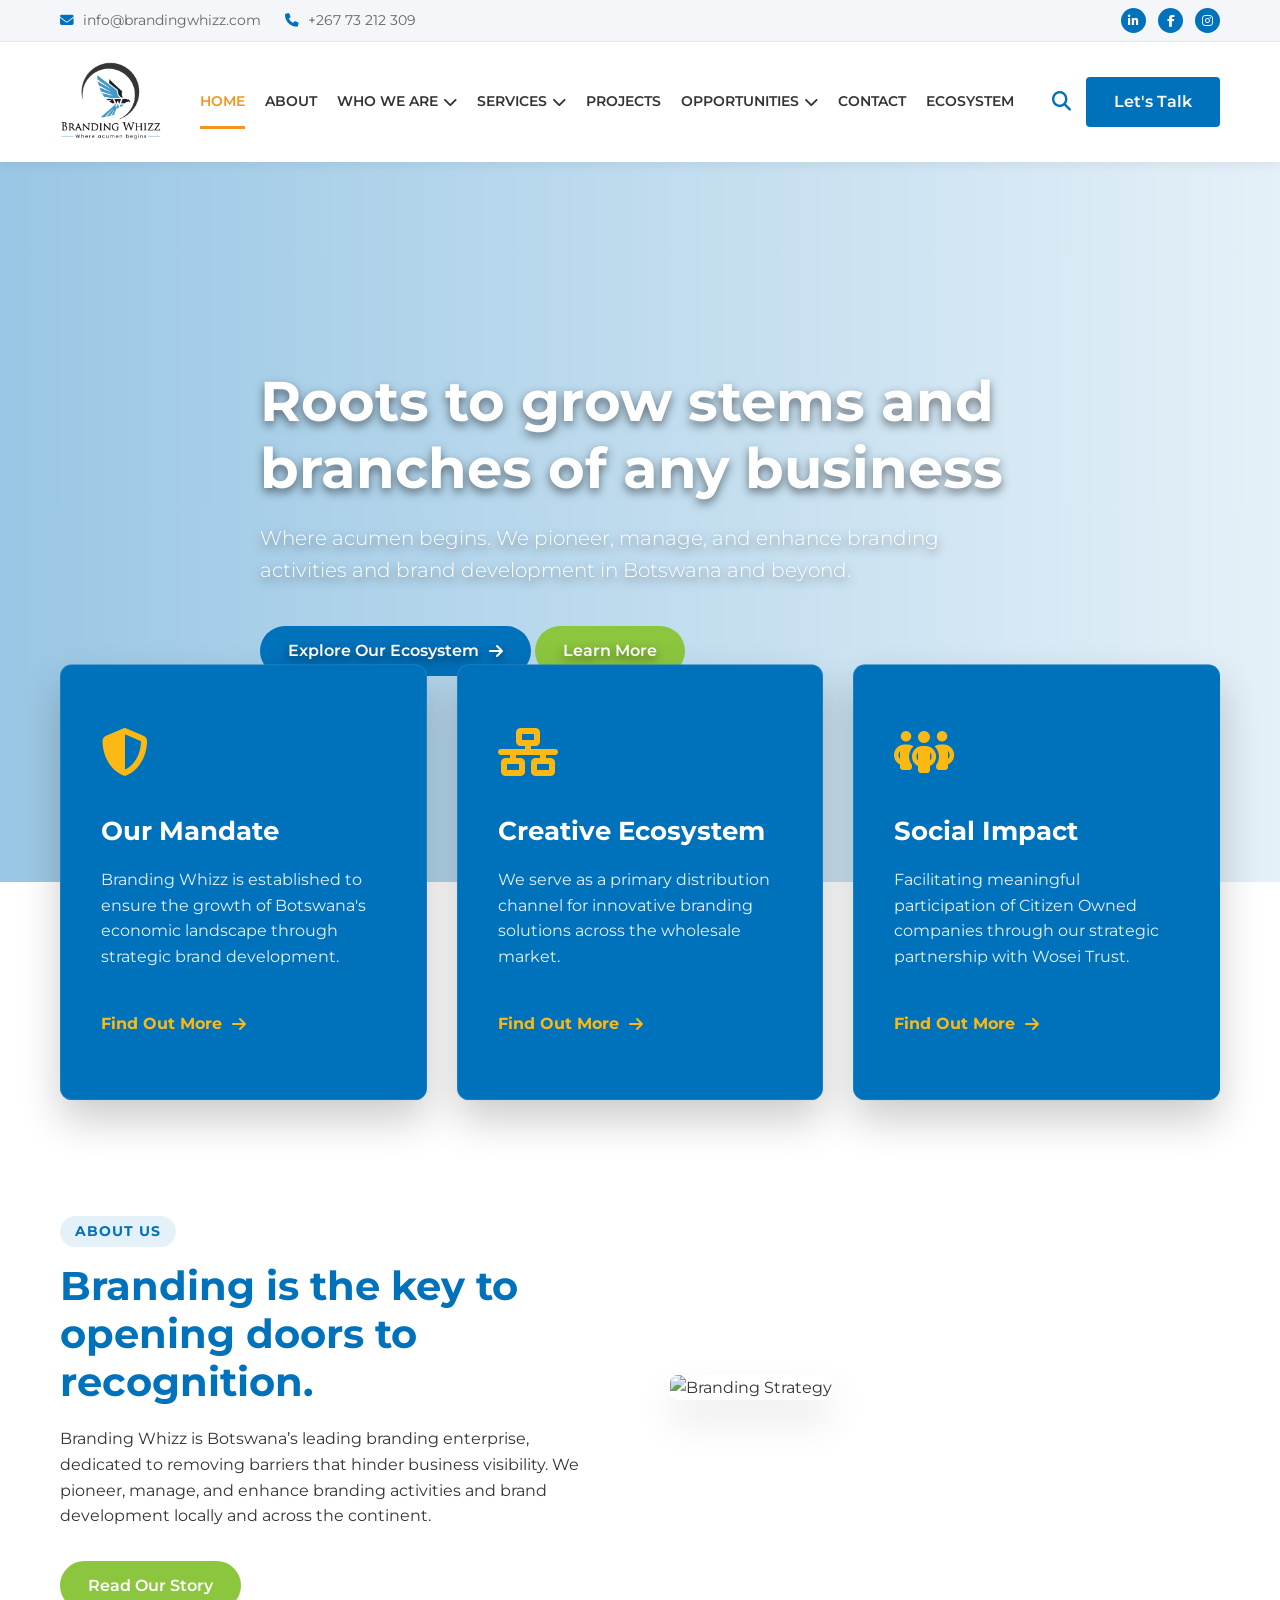
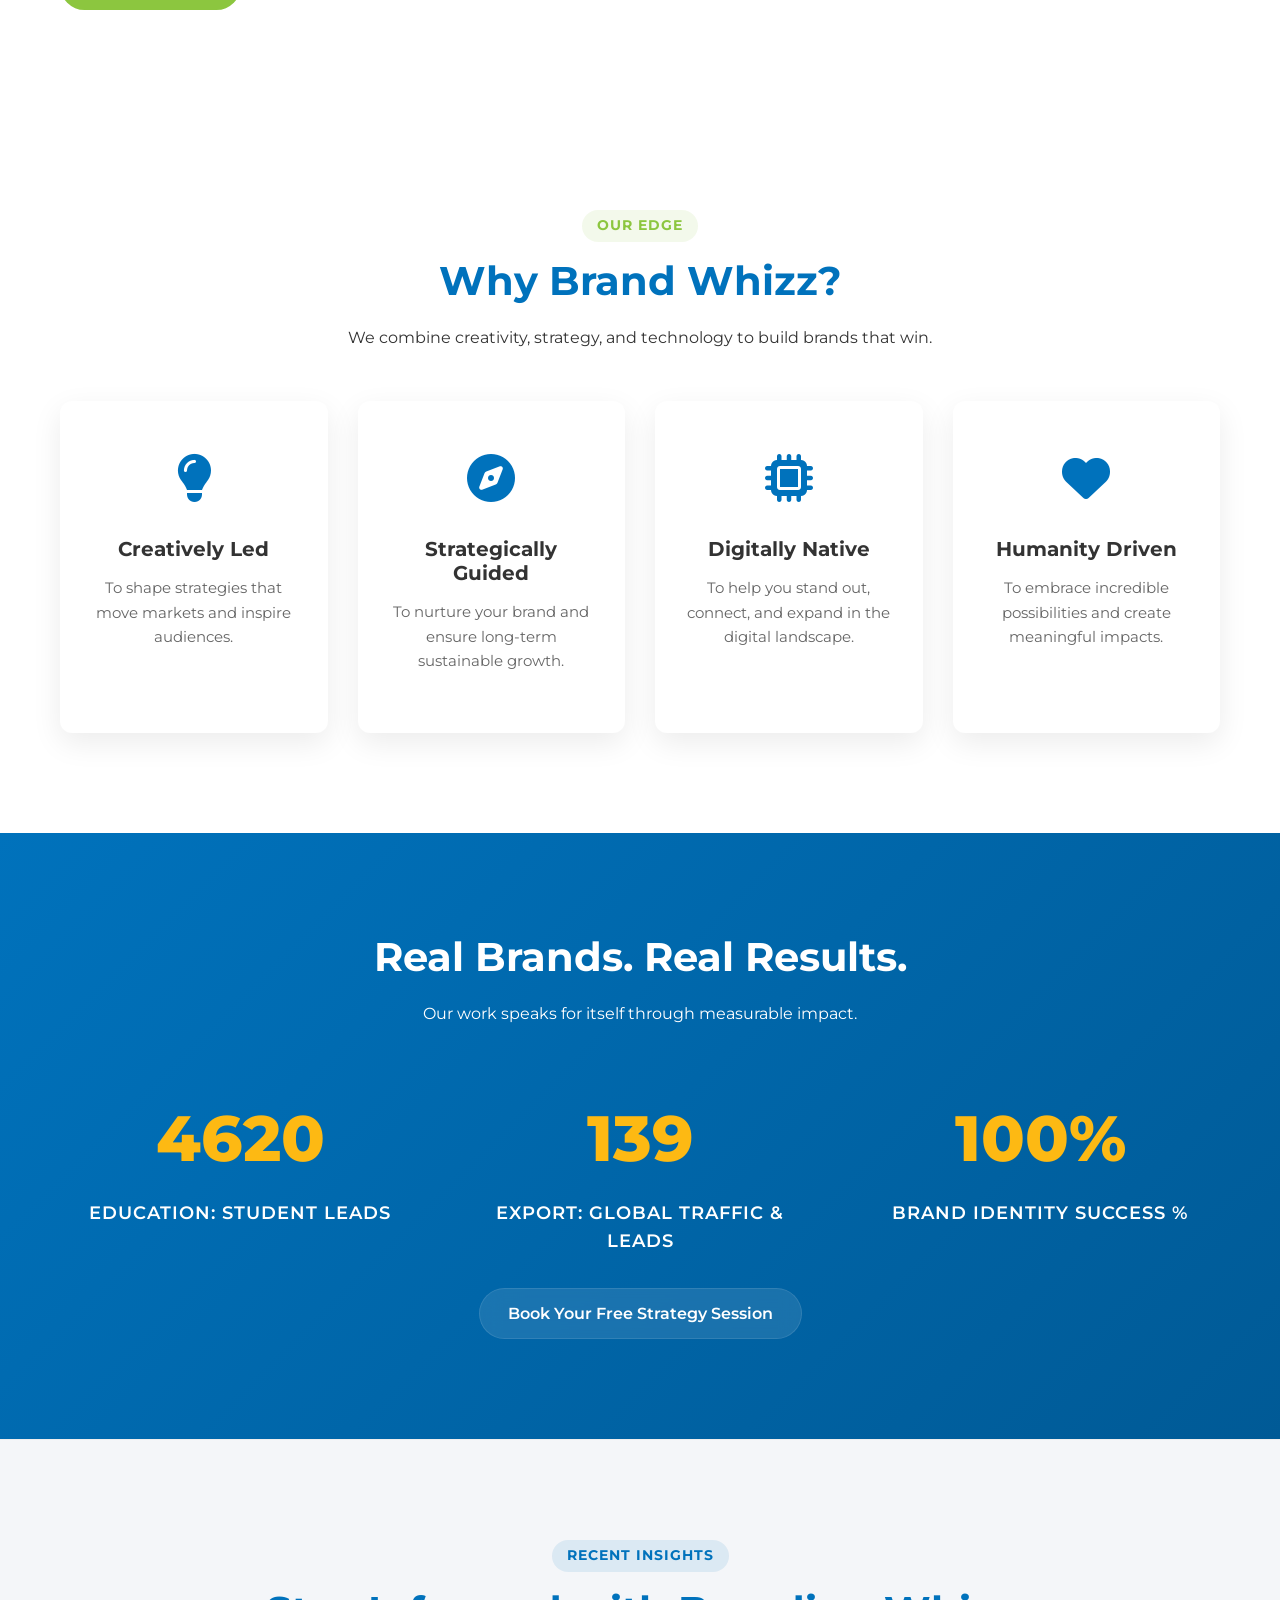
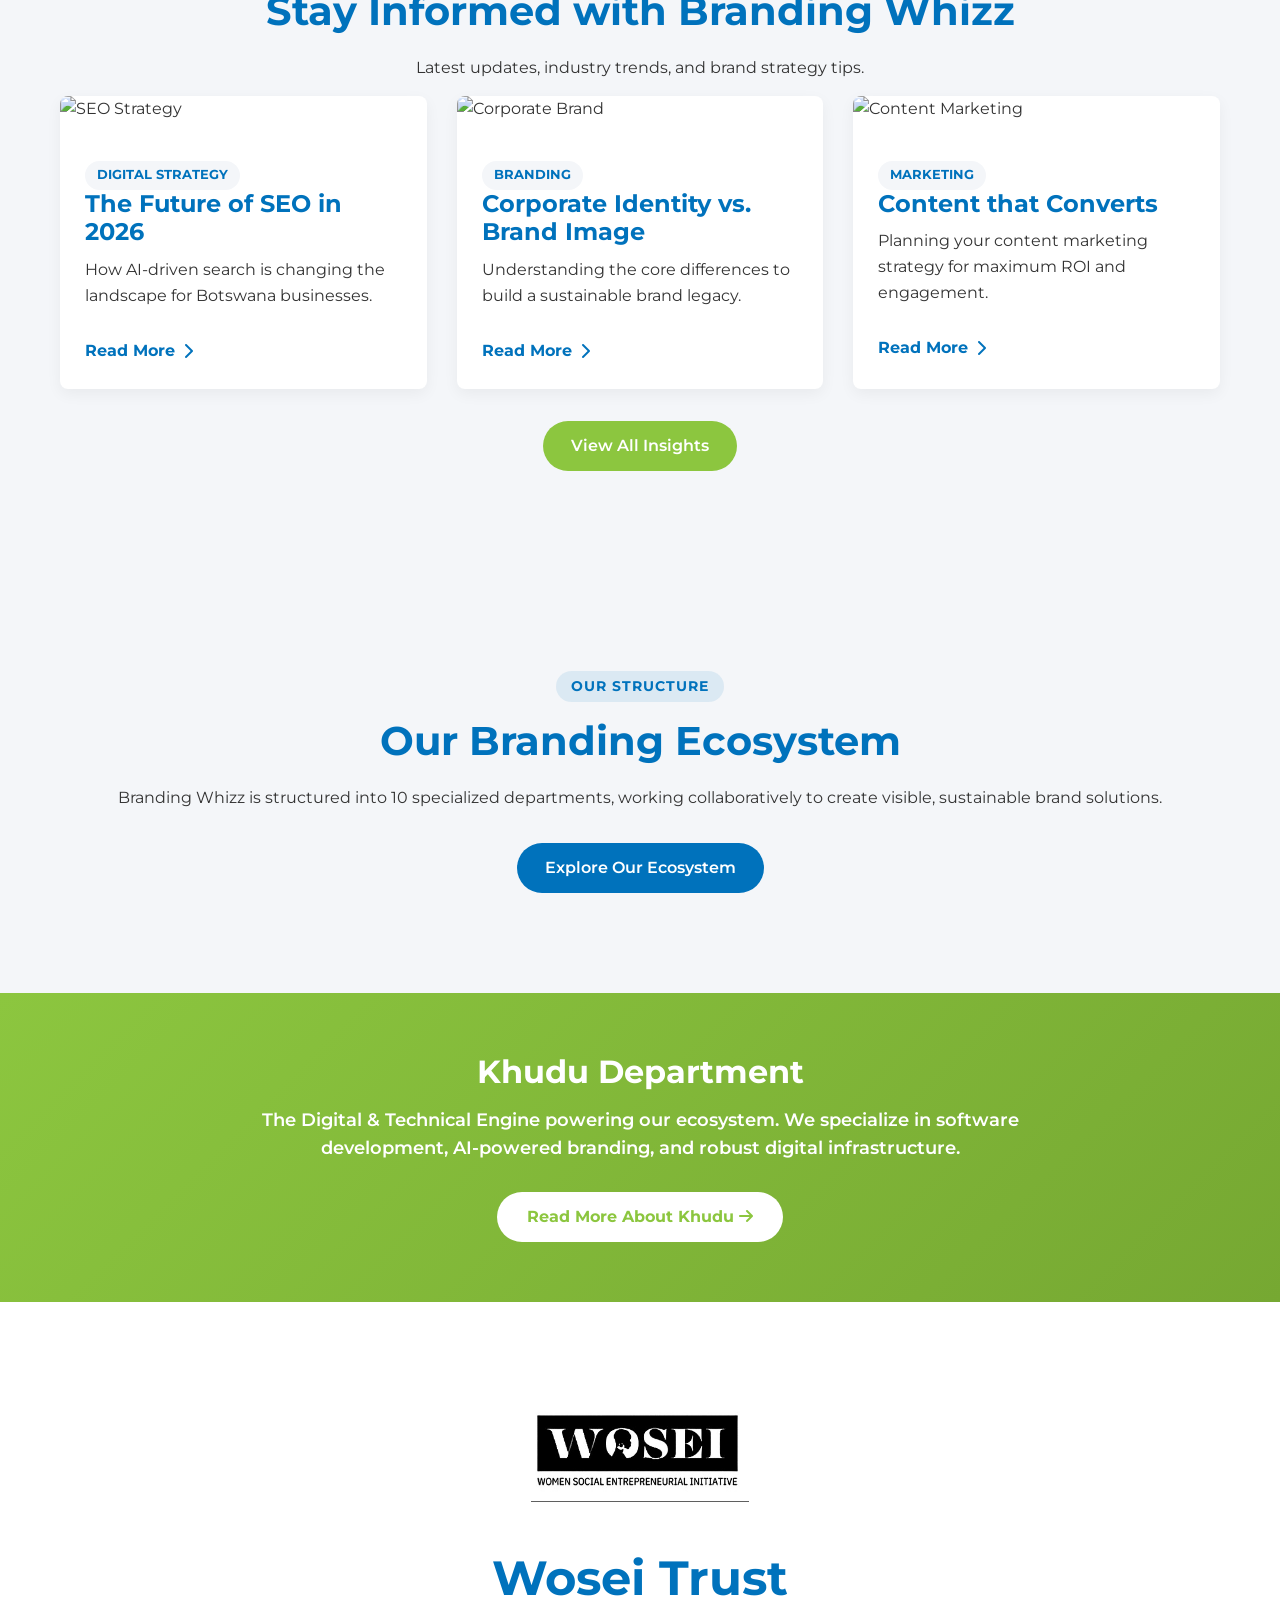
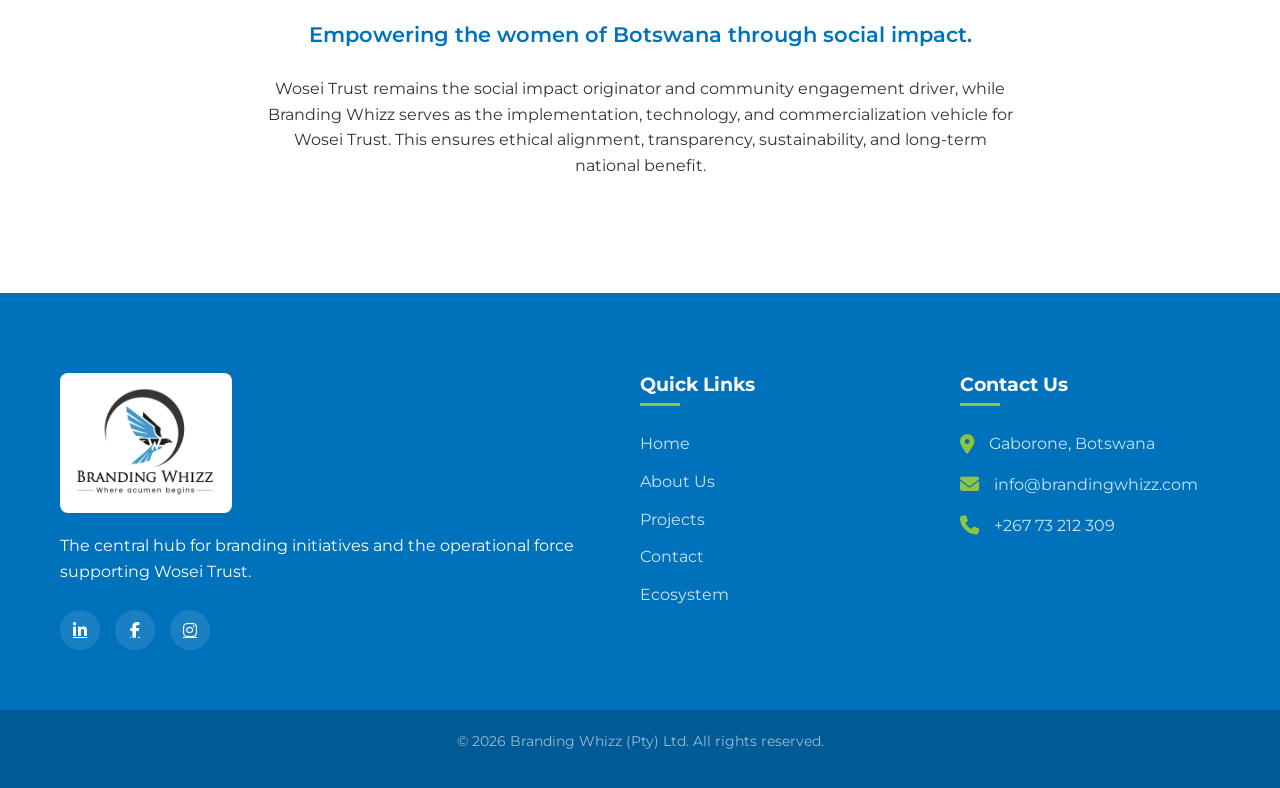
==== commit 05b1fffd: "Add files via upload" ====
--- a/index.html
+++ b/index.html
@@ -320,12 +320,12 @@
     <section id="wosei" class="wosei-section">
         <div class="container container-sm text-center">
             <div class="wosei-logo">
-                <i class="fa-solid fa-hands-holding-circle"></i>
+                <img src="wosei-trust.jpg" alt="Wosei Trust Logo" style="max-height: 100px; width: auto; object-fit: contain;">
             </div>
             <h2>Wosei Trust</h2>
             <p class="lead-text">Empowering the women of Botswana through social impact.</p>
             <p>Wosei Trust remains the social impact originator and community engagement driver, while Branding Whizz
-                serves as the implementation, technology, and commercialization vehicle for EIS. This ensures ethical
+                serves as the implementation, technology, and commercialization vehicle for Wosei Trust. This ensures ethical
                 alignment, transparency, sustainability, and long-term national benefit.</p>
         </div>
     </section>
--- a/styles.css
+++ b/styles.css
@@ -401,6 +401,129 @@
     color: var(--secondary-green);
 }
 
+.badge-gold {
+    background-color: rgba(253, 185, 19, 0.15);
+    color: #b8860b;
+}
+
+/* EXCO / Big Five Section */
+.exco-section {
+    background-color: var(--bg-light);
+    padding: 100px 0;
+}
+
+.exco-intro {
+    max-width: 850px;
+    margin: 0 auto 50px;
+    text-align: center;
+    color: var(--text-light);
+    font-size: 1.05rem;
+    line-height: 1.8;
+}
+
+/* TRIANGULAR PYRAMID HIERARCHY */
+.tri-pyramid-container {
+    display: flex;
+    flex-direction: column;
+    align-items: center;
+    width: 100%;
+    margin: 40px auto;
+    overflow: hidden;
+}
+
+.tri-layer {
+    display: flex;
+    flex-direction: column;
+    justify-content: center;
+    align-items: center;
+    text-align: center;
+    margin-bottom: 3px;
+    padding: 15px 30px;
+    color: white;
+    min-height: 140px; /* Force minimum height for straight diagonals */
+}
+
+/* Widths and Clip Paths for perfect straight edges */
+.tri-1 { 
+    width: 320px; 
+    background: #002855; 
+    clip-path: polygon(25% 0, 75% 0, 100% 100%, 0 100%);
+}
+.tri-2 { 
+    width: 495px; 
+    background: #003f88; 
+    clip-path: polygon(17.67% 0, 82.33% 0, 100% 100%, 0 100%);
+}
+.tri-3 { 
+    width: 670px; 
+    background: #00509d; 
+    clip-path: polygon(13.05% 0, 86.95% 0, 100% 100%, 0 100%);
+}
+.tri-4 { 
+    width: 845px; 
+    background: #0061a8; 
+    clip-path: polygon(10.35% 0, 89.65% 0, 100% 100%, 0 100%);
+}
+.tri-5 { 
+    width: 1020px; 
+    background: var(--primary-blue); 
+    clip-path: polygon(8.57% 0, 91.43% 0, 100% 100%, 0 100%);
+}
+
+.tri-layer h3 {
+    font-size: 1.15rem;
+    color: white;
+    margin: 5px 0;
+    font-weight: 700;
+}
+
+.tri-layer p {
+    font-size: 0.85rem;
+    color: rgba(255,255,255,0.85);
+    line-height: 1.4;
+    margin: 0;
+    max-width: 80%;
+}
+
+.tri-subroles {
+    display: flex;
+    justify-content: center;
+    gap: 15px;
+    margin-top: 10px;
+    font-size: 0.8rem;
+    color: rgba(255,255,255,0.9);
+}
+.tri-subroles span {
+    background: rgba(0,0,0,0.15);
+    padding: 4px 10px;
+    border-radius: 4px;
+}
+
+/* Responsive constraints */
+@media (max-width: 1050px) {
+    .tri-pyramid-container {
+        transform: scale(0.85);
+        transform-origin: top center;
+    }
+}
+@media (max-width: 800px) {
+    .tri-pyramid-container {
+        transform: scale(0.65);
+    }
+}
+@media (max-width: 600px) {
+    .tri-pyramid-container { transform: none; }
+    .tri-layer { 
+        width: 100% !important; 
+        clip-path: none !important; 
+        min-height: auto;
+        padding: 20px;
+        border-radius: 8px;
+        margin-bottom: 10px;
+    }
+    .tri-layer p { max-width: 100%; }
+}
+
 /* Hero */
 .hero {
     position: relative;
@@ -754,13 +877,48 @@
     margin-bottom: 5px;
 }
 
+.dept-subtitle {
+    font-size: 1.1rem;
+    font-weight: 600;
+    color: var(--text-dark);
+    margin-bottom: 10px;
+}
+
 .dept-role {
     color: var(--secondary-green);
-    font-size: 1rem;
+    font-size: 0.95rem;
     margin-bottom: 15px;
-    font-weight: 600;
+    font-weight: 700;
     text-transform: uppercase;
     letter-spacing: 0.5px;
+    background-color: rgba(140, 198, 63, 0.1);
+    padding: 8px 12px;
+    border-radius: 4px;
+    display: inline-block;
+}
+
+.dept-desc {
+    font-size: 0.95rem;
+    line-height: 1.6;
+    margin-bottom: 20px;
+    color: var(--text-light);
+}
+
+.dept-functions {
+    background-color: var(--bg-light);
+    padding: 15px;
+    border-radius: 6px;
+    font-size: 0.9rem;
+    line-height: 1.5;
+    color: var(--text-dark);
+    border-left: 3px solid var(--primary-blue);
+    margin-bottom: 15px;
+}
+
+.dept-functions strong {
+    color: var(--primary-blue);
+    display: block;
+    margin-bottom: 5px;
 }
 
 .icon-header {
